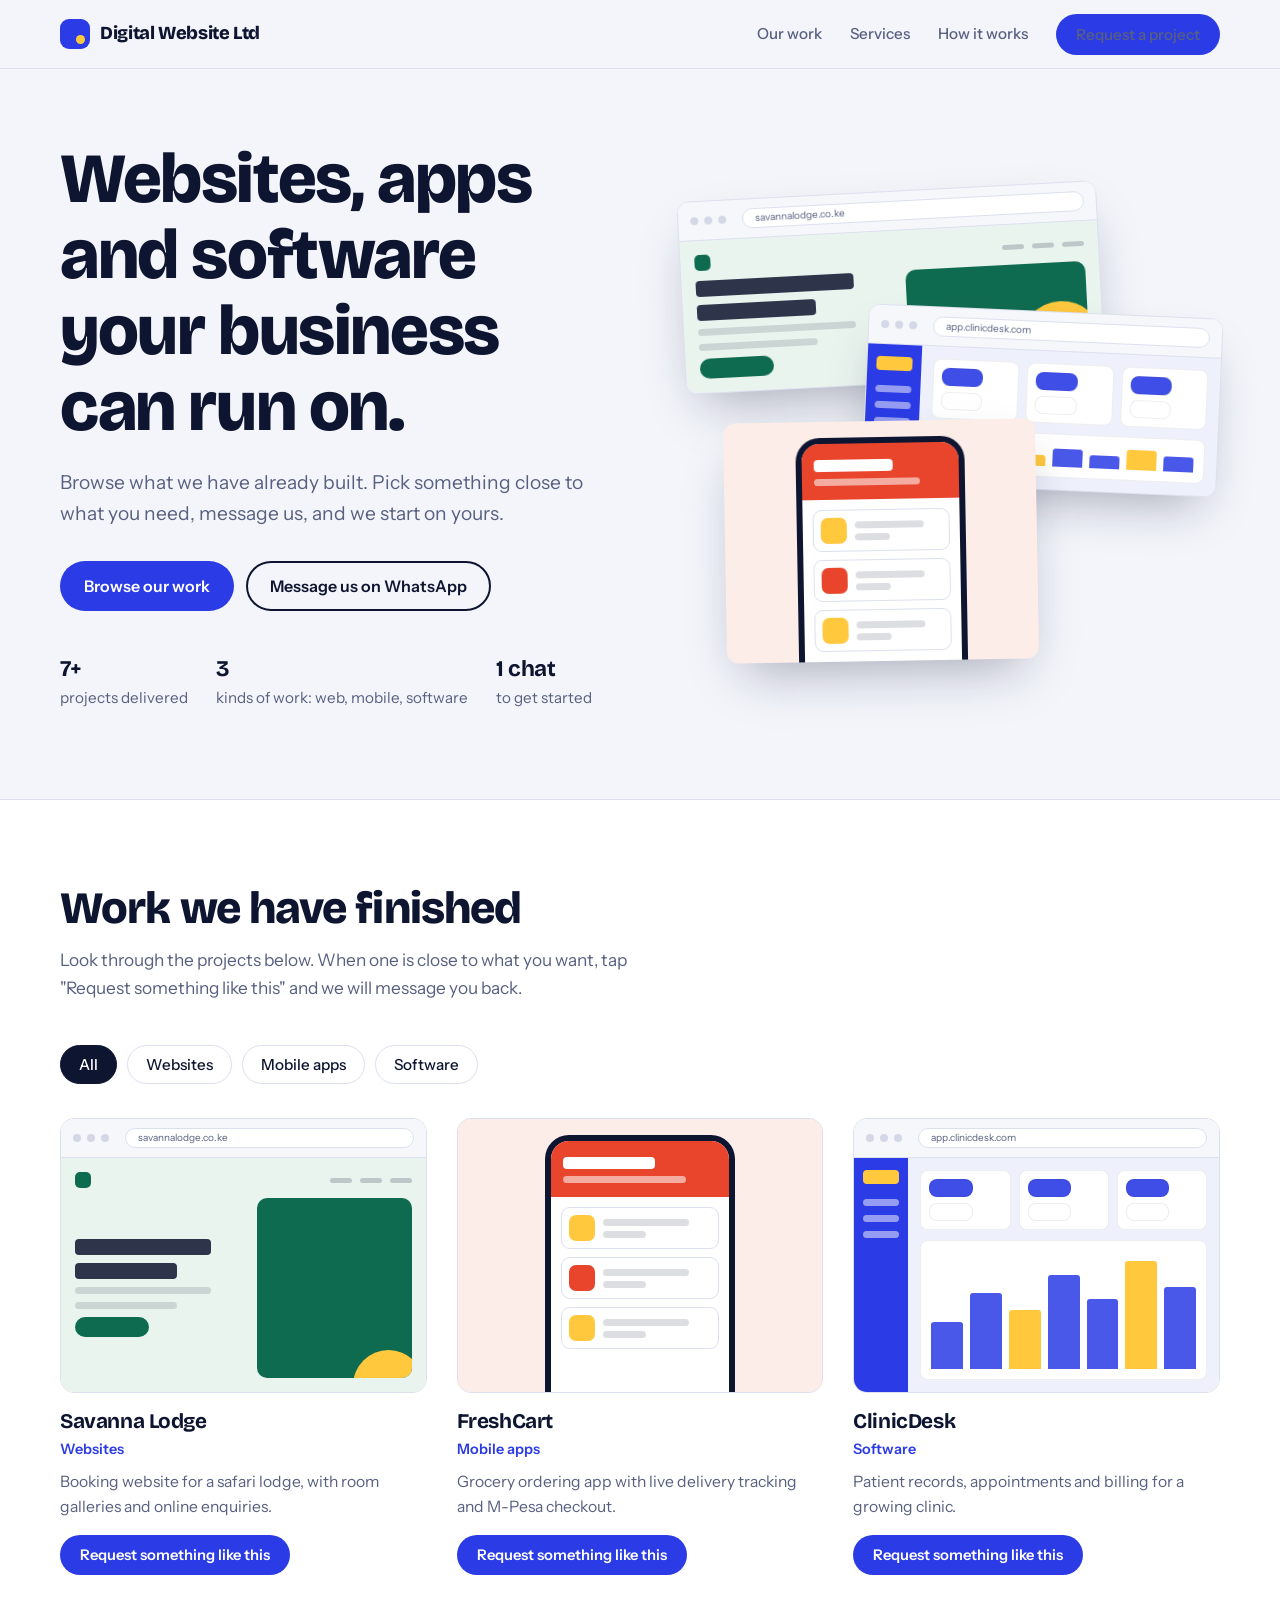
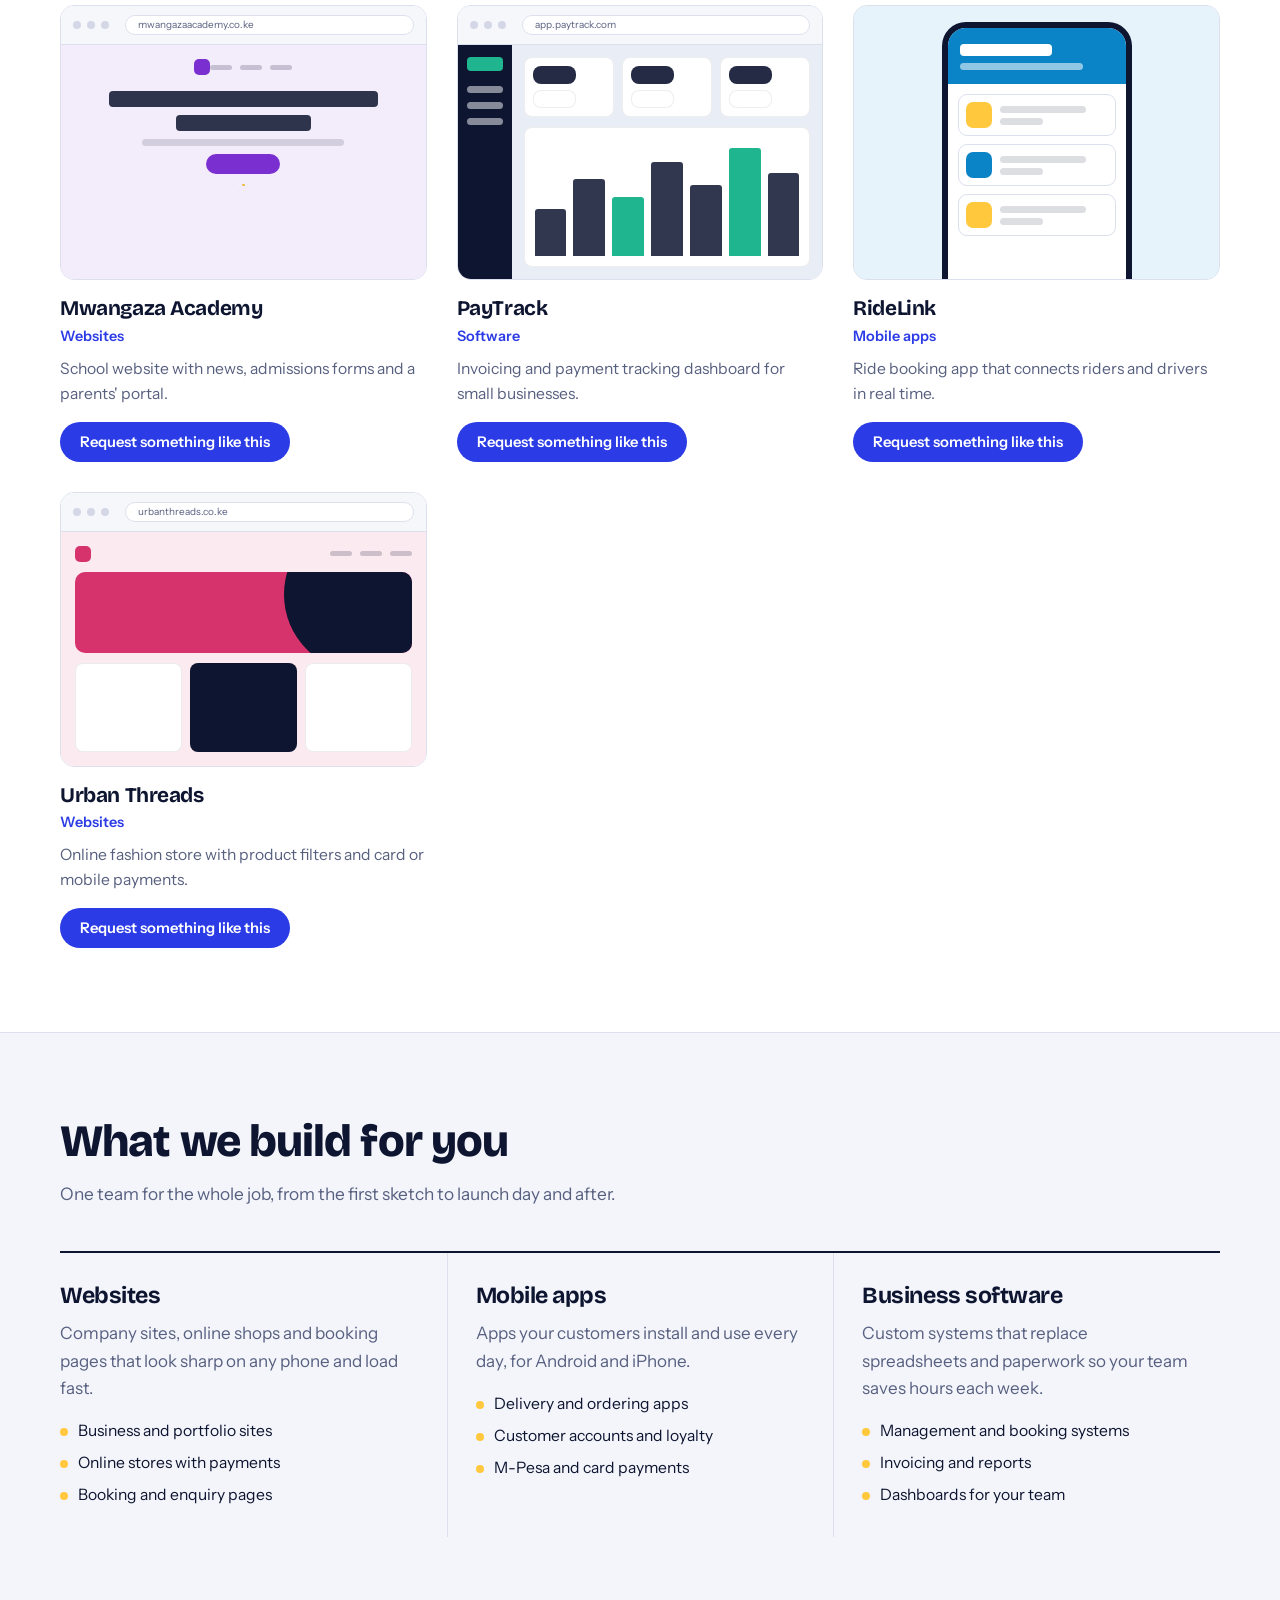
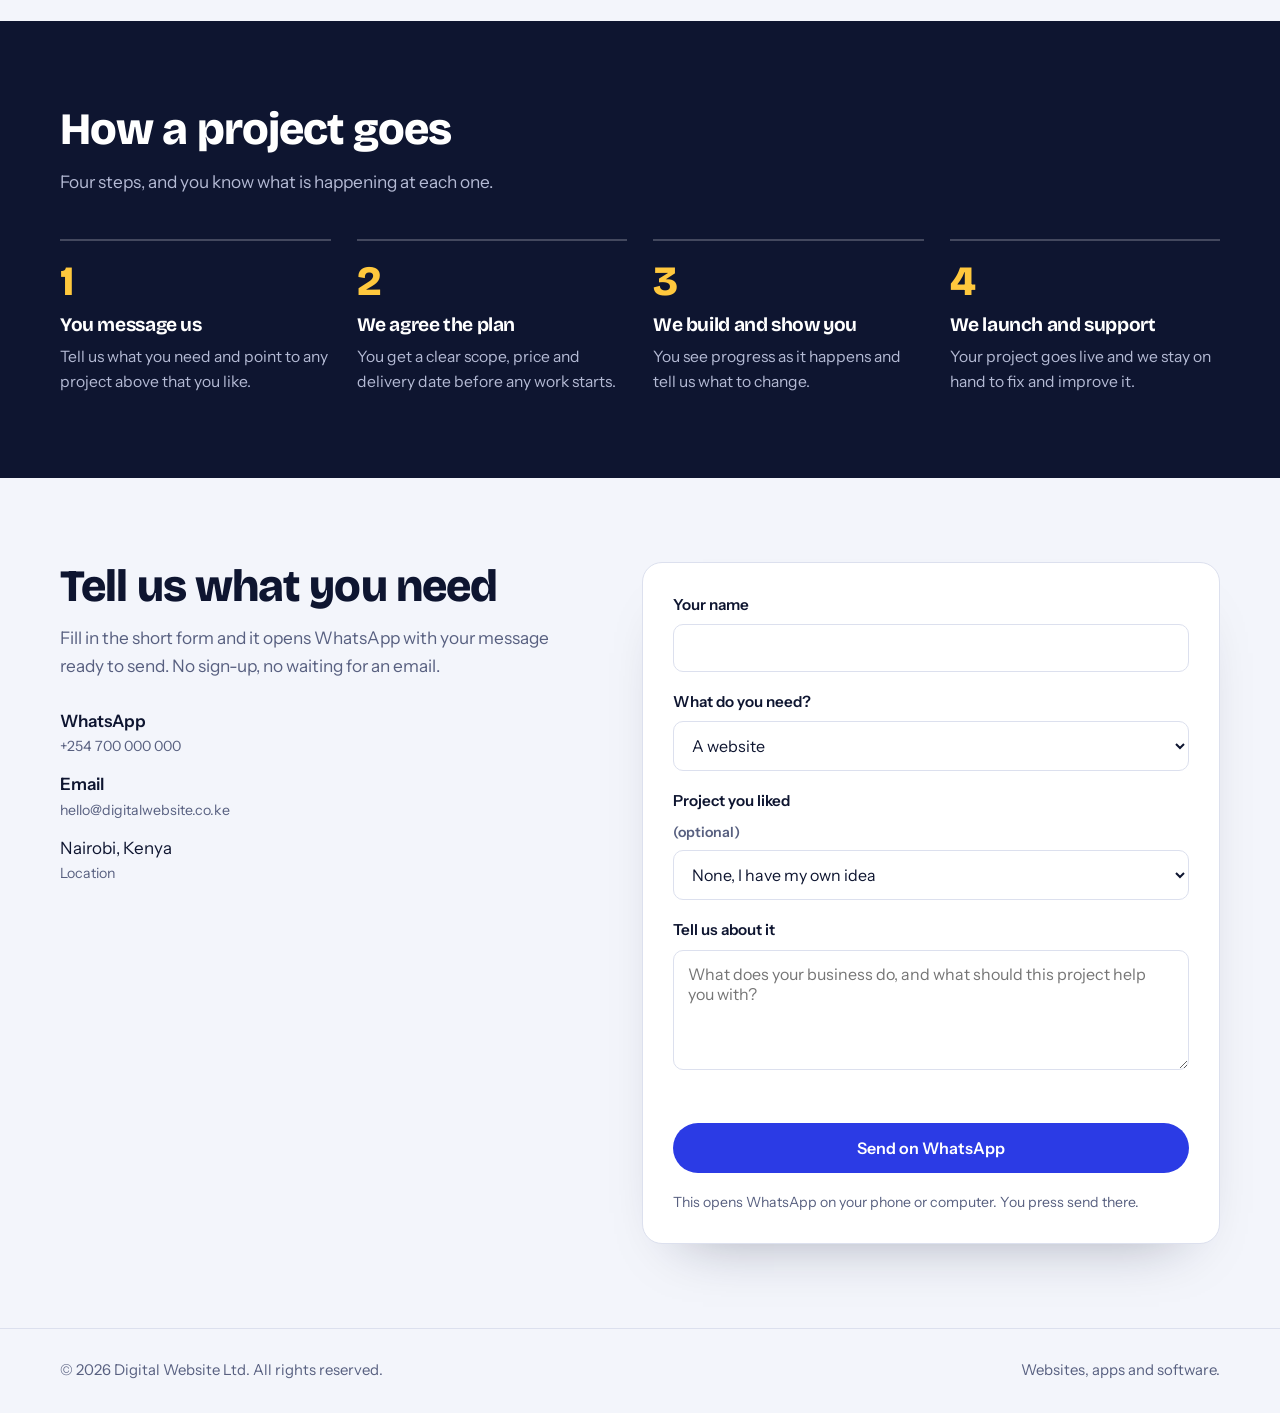
==== index.html @ b795023b "Create index.html" ====
<!doctype html>
<html lang="en">
<head>
<meta charset="utf-8">
<meta name="viewport" content="width=device-width, initial-scale=1">
<title>Digital Website Ltd | Websites, apps and software</title>
<meta name="description" content="Digital Website Ltd builds websites, mobile apps and business software. Browse our finished work and message us to get yours started.">
<link rel="preconnect" href="https://fonts.googleapis.com">
<link rel="preconnect" href="https://fonts.gstatic.com" crossorigin>
<link href="https://fonts.googleapis.com/css2?family=Bricolage+Grotesque:opsz,wght@12..96,500;12..96,700;12..96,800&family=Instrument+Sans:wght@400;500;600&display=swap" rel="stylesheet">
<style>
:root{
  --ink:#0E1530;
  --muted:#586080;
  --bg:#F3F5FB;
  --paper:#FFFFFF;
  --line:#DCE0EE;
  --cobalt:#2B3BE5;
  --cobalt-dark:#1E2BB8;
  --sun:#FFC83D;
  --radius:14px;
  --display:'Bricolage Grotesque',system-ui,sans-serif;
  --body:'Instrument Sans',system-ui,sans-serif;
}
*{box-sizing:border-box;margin:0;padding:0}
html{scroll-behavior:smooth;scroll-padding-top:84px}
body{font-family:var(--body);background:var(--bg);color:var(--ink);line-height:1.6;font-size:17px;-webkit-font-smoothing:antialiased}
img{max-width:100%;display:block}
a{color:inherit}
h1,h2,h3{font-family:var(--display);line-height:1.08;letter-spacing:-.02em}
:focus-visible{outline:3px solid var(--cobalt);outline-offset:3px;border-radius:6px}
.wrap{width:min(1160px,100% - 40px);margin-inline:auto}

/* Header */
header.top{position:sticky;top:0;z-index:50;background:rgba(243,245,251,.88);backdrop-filter:blur(10px);border-bottom:1px solid var(--line)}
.top .wrap{display:flex;align-items:center;justify-content:space-between;height:68px;gap:16px}
.logo{display:flex;align-items:center;gap:10px;text-decoration:none;font-family:var(--display);font-weight:800;font-size:1.15rem;letter-spacing:-.02em}
.logo-mark{width:30px;height:30px;border-radius:9px;background:var(--cobalt);position:relative;flex:none}
.logo-mark::after{content:"";position:absolute;width:9px;height:9px;border-radius:50%;background:var(--sun);right:5px;bottom:5px}
nav.links{display:flex;align-items:center;gap:28px}
nav.links a{text-decoration:none;font-weight:500;font-size:.95rem;color:var(--muted)}
nav.links a:hover{color:var(--ink)}
.btn{display:inline-flex;align-items:center;justify-content:center;gap:8px;padding:13px 22px;border-radius:999px;font:600 1rem var(--body);text-decoration:none;border:2px solid transparent;cursor:pointer;transition:transform .15s,background .15s}
.btn:active{transform:scale(.97)}
.btn-primary{background:var(--cobalt);color:#fff}
.btn-primary:hover{background:var(--cobalt-dark)}
.btn-ghost{background:transparent;border-color:var(--ink);color:var(--ink)}
.btn-ghost:hover{background:var(--ink);color:#fff}
.btn-sm{padding:9px 18px;font-size:.92rem}

/* Hero */
.hero{padding:72px 0 88px;overflow:hidden}
.hero .wrap{display:grid;grid-template-columns:1.05fr 1fr;gap:56px;align-items:center}
.hero h1{font-size:clamp(2.5rem,5.6vw,4.4rem);font-weight:800}
.hero p.lead{font-size:1.2rem;color:var(--muted);max-width:30em;margin:22px 0 32px}
.hero .actions{display:flex;flex-wrap:wrap;gap:12px}
.hero .facts{display:flex;gap:28px;margin-top:40px;flex-wrap:wrap;color:var(--muted);font-size:.95rem}
.hero .facts strong{display:block;color:var(--ink);font-family:var(--display);font-size:1.4rem;letter-spacing:-.02em}
.stack{position:relative;height:470px}
.stack .mock{position:absolute;box-shadow:0 24px 50px -18px rgba(14,21,48,.35);animation:rise .8s cubic-bezier(.2,.8,.2,1) both}
.stack .s1{width:78%;left:0;top:0;transform:rotate(-3deg);animation-delay:.05s}
.stack .s2{width:66%;right:0;top:120px;transform:rotate(2.5deg);animation-delay:.2s;z-index:2}
.stack .s3{width:58%;left:8%;bottom:0;transform:rotate(-1deg);animation-delay:.35s;z-index:3}
@keyframes rise{from{opacity:0;translate:0 40px}to{opacity:1;translate:0 0}}

/* Section scaffolding */
section{padding:84px 0}
.sec-head{max-width:640px;margin-bottom:44px}
.sec-head h2{font-size:clamp(1.9rem,3.6vw,2.8rem);font-weight:800}
.sec-head p{color:var(--muted);margin-top:14px;font-size:1.08rem}

/* Work */
#work{background:var(--paper);border-block:1px solid var(--line)}
.filters{display:flex;flex-wrap:wrap;gap:10px;margin-bottom:34px}
.chip{padding:9px 18px;border-radius:999px;border:1.5px solid var(--line);background:var(--paper);font:500 .95rem var(--body);cursor:pointer;transition:all .15s;color:var(--ink)}
.chip:hover{border-color:var(--ink)}
.chip[aria-pressed="true"]{background:var(--ink);border-color:var(--ink);color:#fff}
.grid{display:grid;grid-template-columns:repeat(auto-fill,minmax(310px,1fr));gap:30px}
.card{display:flex;flex-direction:column}
.card .preview{border-radius:var(--radius);overflow:hidden;border:1px solid var(--line);background:var(--bg);position:relative;aspect-ratio:4/3;transition:transform .25s,box-shadow .25s}
.card:hover .preview{transform:translateY(-4px);box-shadow:0 22px 40px -22px rgba(14,21,48,.45)}
.card .preview>.mock{position:absolute;inset:0;border:0;border-radius:0;box-shadow:none}
.card .preview img{width:100%;height:100%;object-fit:cover}
.card h3{font-size:1.3rem;margin:18px 0 4px;font-weight:700}
.card .kind{color:var(--cobalt);font-weight:600;font-size:.9rem}
.card p{color:var(--muted);margin:8px 0 16px;font-size:.98rem;flex:1}
.card .row{display:flex;gap:10px;flex-wrap:wrap}
.card.hide{display:none}

/* Mockups */
.mock{--a:#2B3BE5;--b:#FFC83D;--c:#EEF0FB;background:#fff;border-radius:12px;border:1px solid var(--line);overflow:hidden;display:flex;flex-direction:column}
.mock .bar{display:flex;align-items:center;gap:6px;padding:9px 12px;background:#F6F7FB;border-bottom:1px solid var(--line);flex:none}
.mock .bar i{width:8px;height:8px;border-radius:50%;background:#D4D8E6}
.mock .bar .url{margin-left:10px;flex:1;background:#fff;border:1px solid var(--line);border-radius:999px;padding:1px 12px;font-size:10px;color:var(--muted);white-space:nowrap;overflow:hidden;text-overflow:ellipsis}
.mock .screen{flex:1;padding:14px;background:var(--c);display:flex;flex-direction:column;gap:10px;min-height:0}
.ln{height:7px;border-radius:4px;background:rgba(14,21,48,.14)}
.ln.w60{width:60%}.ln.w40{width:40%}.ln.w80{width:80%}.ln.w30{width:30%}
.ln.big{height:16px;background:var(--ink);opacity:.85}
.pill{height:20px;width:74px;border-radius:999px;background:var(--a)}
.pill.alt{background:var(--b)}
.nv{display:flex;align-items:center;justify-content:space-between}
.nv .dot{width:16px;height:16px;border-radius:5px;background:var(--a)}
.nv .ls{display:flex;gap:8px}.nv .ls span{width:22px;height:5px;border-radius:3px;background:rgba(14,21,48,.2)}
.blk{border-radius:10px;background:var(--a);position:relative;overflow:hidden}
.blk::after{content:"";position:absolute;width:46%;aspect-ratio:1;border-radius:50%;background:var(--b);right:-8%;bottom:-24%}
.tiles{display:grid;grid-template-columns:repeat(3,1fr);gap:8px}
.tiles div{aspect-ratio:1.2;border-radius:8px;background:#fff;border:1px solid rgba(14,21,48,.08)}
.tiles div:nth-child(2){background:var(--b)}
.l1 .split{display:grid;grid-template-columns:1.1fr 1fr;gap:12px;flex:1}
.l1 .split .blk{min-height:90px}
.l1 .txt{display:flex;flex-direction:column;gap:8px;justify-content:center}
.l2 .screen{align-items:center;text-align:center}
.l2 .txt{display:flex;flex-direction:column;gap:8px;align-items:center;width:100%;margin-top:6px}
.l3 .banner{flex:1;min-height:70px}

/* phone mock */
.mock.app{background:var(--c);align-items:center;justify-content:center;border:0;padding:16px 0 0}
.mock.app .phone{width:min(54%,190px);height:100%;background:#fff;border:6px solid var(--ink);border-bottom:0;border-radius:24px 24px 0 0;display:flex;flex-direction:column;overflow:hidden}
.phone .hd{background:var(--a);padding:16px 12px 14px;display:flex;flex-direction:column;gap:7px}
.phone .hd .ln{background:rgba(255,255,255,.55)}
.phone .hd .ln.big{background:#fff;opacity:1;height:12px}
.phone .list{padding:10px;display:flex;flex-direction:column;gap:8px}
.phone .it{display:flex;gap:8px;align-items:center;padding:7px;border-radius:9px;border:1px solid var(--line)}
.phone .it .th{width:26px;height:26px;border-radius:7px;background:var(--b);flex:none}
.phone .it:nth-child(2) .th{background:var(--a)}
.phone .it .tx{flex:1;display:flex;flex-direction:column;gap:5px}

/* dashboard mock */
.mock.soft .body{display:grid;grid-template-columns:54px 1fr;flex:1;min-height:0}
.mock.soft .side{background:var(--a);padding:12px 9px;display:flex;flex-direction:column;gap:9px}
.mock.soft .side span{height:7px;border-radius:4px;background:rgba(255,255,255,.5)}
.mock.soft .side span:first-child{height:14px;background:var(--b);margin-bottom:6px}
.mock.soft .main{background:var(--c);padding:12px;display:flex;flex-direction:column;gap:10px}
.stats{display:grid;grid-template-columns:repeat(3,1fr);gap:8px}
.stats div{background:#fff;border-radius:8px;padding:8px;display:flex;flex-direction:column;gap:6px;border:1px solid rgba(14,21,48,.07)}
.stats div .ln:first-child{height:11px;width:60%;background:var(--a);opacity:.9}
.chart{flex:1;background:#fff;border-radius:8px;border:1px solid rgba(14,21,48,.07);display:flex;align-items:flex-end;gap:7px;padding:10px;min-height:44px}
.chart i{flex:1;background:var(--a);border-radius:3px 3px 0 0;opacity:.85}
.chart i:nth-child(3n){background:var(--b);opacity:1}

/* Services */
.services{display:grid;grid-template-columns:repeat(3,1fr);border-top:2px solid var(--ink)}
.service{padding:30px 28px 30px 0}
.service+.service{padding-left:28px;border-left:1px solid var(--line)}
.service h3{font-size:1.45rem;font-weight:700;margin-bottom:12px}
.service p{color:var(--muted);margin-bottom:16px}
.service ul{list-style:none;display:grid;gap:7px;font-size:.98rem}
.service li::before{content:"";display:inline-block;width:8px;height:8px;border-radius:50%;background:var(--sun);margin-right:10px}

/* Process */
#process{background:var(--ink);color:#fff}
#process .sec-head p{color:#B4BAD4}
.steps{display:grid;grid-template-columns:repeat(4,1fr);gap:26px;counter-reset:s;list-style:none}
.steps li{counter-increment:s;border-top:2px solid rgba(255,255,255,.22);padding-top:20px}
.steps li::before{content:counter(s);font-family:var(--display);font-weight:800;font-size:2.6rem;color:var(--sun);line-height:1;display:block;margin-bottom:12px}
.steps h3{font-size:1.2rem;margin-bottom:8px}
.steps p{color:#B4BAD4;font-size:.98rem}

/* Request */
#request .wrap{display:grid;grid-template-columns:1fr 1.1fr;gap:56px;align-items:start}
#request .sec-head{margin:0}
.contact-list{list-style:none;margin-top:28px;display:grid;gap:14px}
.contact-list a{text-decoration:none;font-weight:600}
.contact-list a:hover{color:var(--cobalt)}
.contact-list small{display:block;color:var(--muted);font-weight:400}
form.req{background:var(--paper);border:1px solid var(--line);border-radius:20px;padding:30px;display:grid;gap:18px;box-shadow:0 30px 60px -40px rgba(14,21,48,.4)}
label{display:grid;gap:7px;font-weight:600;font-size:.95rem}
input,select,textarea{font:400 1rem var(--body);padding:13px 14px;border:1.5px solid var(--line);border-radius:10px;background:#fff;color:var(--ink);width:100%}
input:focus,select:focus,textarea:focus{outline:none;border-color:var(--cobalt);box-shadow:0 0 0 3px rgba(43,59,229,.18)}
textarea{min-height:120px;resize:vertical}
form .hint{font-size:.88rem;color:var(--muted)}
.err{color:#B3261E;font-size:.9rem;font-weight:500;min-height:1.2em}

footer{border-top:1px solid var(--line);padding:30px 0;color:var(--muted);font-size:.93rem}
footer .wrap{display:flex;justify-content:space-between;flex-wrap:wrap;gap:12px}

.wa-float{position:fixed;right:18px;bottom:18px;z-index:60;background:#1FAF5A;color:#fff;border-radius:999px;padding:14px 20px;font-weight:600;text-decoration:none;box-shadow:0 14px 30px -10px rgba(0,0,0,.45);display:none}

@media (max-width:900px){
  .hero .wrap,#request .wrap{grid-template-columns:1fr}
  .stack{height:400px;max-width:520px}
  .services{grid-template-columns:1fr}
  .service{padding:26px 0}
  .service+.service{padding-left:0;border-left:0;border-top:1px solid var(--line)}
  .steps{grid-template-columns:1fr 1fr}
  nav.links a:not(.btn){display:none}
  .wa-float{display:inline-flex}
}
@media (max-width:520px){
  body{font-size:16px}
  .hero{padding:44px 0 56px}
  section{padding:60px 0}
  .steps{grid-template-columns:1fr}
  .stack{height:340px}
  form.req{padding:22px}
}
@media (prefers-reduced-motion:reduce){
  html{scroll-behavior:auto}
  .stack .mock{animation:none}
  *{transition:none!important}
}
</style>
</head>
<body>

<header class="top">
  <div class="wrap">
    <a class="logo" href="#top" aria-label="Digital Website Ltd home"><span class="logo-mark"></span>Digital Website Ltd</a>
    <nav class="links" aria-label="Main">
      <a href="#work">Our work</a>
      <a href="#services">Services</a>
      <a href="#process">How it works</a>
      <a class="btn btn-primary btn-sm" href="#request">Request a project</a>
    </nav>
  </div>
</header>

<main id="top">

<div class="hero">
  <div class="wrap">
    <div>
      <h1>Websites, apps and software your business can run on.</h1>
      <p class="lead">Browse what we have already built. Pick something close to what you need, message us, and we start on yours.</p>
      <div class="actions">
        <a class="btn btn-primary" href="#work">Browse our work</a>
        <a class="btn btn-ghost" data-wa="Hello Digital Website Ltd, I would like to talk about a project." href="#request">Message us on WhatsApp</a>
      </div>
      <div class="facts">
        <div><strong id="count-projects">0</strong>projects delivered</div>
        <div><strong>3</strong>kinds of work: web, mobile, software</div>
        <div><strong>1 chat</strong>to get started</div>
      </div>
    </div>
    <div class="stack" id="hero-stack" aria-hidden="true"></div>
  </div>
</div>

<section id="work">
  <div class="wrap">
    <div class="sec-head">
      <h2>Work we have finished</h2>
      <p>Look through the projects below. When one is close to what you want, tap "Request something like this" and we will message you back.</p>
    </div>
    <div class="filters" role="group" aria-label="Filter projects" id="filters"></div>
    <div class="grid" id="grid"></div>
  </div>
</section>

<section id="services">
  <div class="wrap">
    <div class="sec-head">
      <h2>What we build for you</h2>
      <p>One team for the whole job, from the first sketch to launch day and after.</p>
    </div>
    <div class="services">
      <div class="service">
        <h3>Websites</h3>
        <p>Company sites, online shops and booking pages that look sharp on any phone and load fast.</p>
        <ul><li>Business and portfolio sites</li><li>Online stores with payments</li><li>Booking and enquiry pages</li></ul>
      </div>
      <div class="service">
        <h3>Mobile apps</h3>
        <p>Apps your customers install and use every day, for Android and iPhone.</p>
        <ul><li>Delivery and ordering apps</li><li>Customer accounts and loyalty</li><li>M-Pesa and card payments</li></ul>
      </div>
      <div class="service">
        <h3>Business software</h3>
        <p>Custom systems that replace spreadsheets and paperwork so your team saves hours each week.</p>
        <ul><li>Management and booking systems</li><li>Invoicing and reports</li><li>Dashboards for your team</li></ul>
      </div>
    </div>
  </div>
</section>

<section id="process">
  <div class="wrap">
    <div class="sec-head">
      <h2>How a project goes</h2>
      <p>Four steps, and you know what is happening at each one.</p>
    </div>
    <ol class="steps">
      <li><h3>You message us</h3><p>Tell us what you need and point to any project above that you like.</p></li>
      <li><h3>We agree the plan</h3><p>You get a clear scope, price and delivery date before any work starts.</p></li>
      <li><h3>We build and show you</h3><p>You see progress as it happens and tell us what to change.</p></li>
      <li><h3>We launch and support</h3><p>Your project goes live and we stay on hand to fix and improve it.</p></li>
    </ol>
  </div>
</section>

<section id="request">
  <div class="wrap">
    <div>
      <div class="sec-head">
        <h2>Tell us what you need</h2>
        <p>Fill in the short form and it opens WhatsApp with your message ready to send. No sign-up, no waiting for an email.</p>
      </div>
      <ul class="contact-list">
        <li><a id="c-wa" href="#">WhatsApp<small id="c-wa-t"></small></a></li>
        <li><a id="c-mail" href="#">Email<small id="c-mail-t"></small></a></li>
        <li><span id="c-loc"></span><small>Location</small></li>
      </ul>
    </div>
    <form class="req" id="req-form" novalidate>
      <label>Your name
        <input id="f-name" name="name" autocomplete="name" required>
      </label>
      <label>What do you need?
        <select id="f-type">
          <option>A website</option>
          <option>A mobile app</option>
          <option>Business software</option>
          <option>Something else</option>
        </select>
      </label>
      <label>Project you liked <span class="hint">(optional)</span>
        <select id="f-ref"><option value="">None, I have my own idea</option></select>
      </label>
      <label>Tell us about it
        <textarea id="f-msg" placeholder="What does your business do, and what should this project help you with?"></textarea>
      </label>
      <div class="err" id="f-err" role="alert"></div>
      <button class="btn btn-primary" type="submit">Send on WhatsApp</button>
      <p class="hint">This opens WhatsApp on your phone or computer. You press send there.</p>
    </form>
  </div>
</section>

</main>

<footer>
  <div class="wrap">
    <span>&copy; <span id="yr"></span> Digital Website Ltd. All rights reserved.</span>
    <span>Websites, apps and software.</span>
  </div>
</footer>

<a class="wa-float" id="wa-float" href="#" data-wa="Hello Digital Website Ltd, I would like to talk about a project.">Chat on WhatsApp</a>

<script>
/* =====================================================
   EDIT THIS SECTION. Everything on the site comes from here.
   ===================================================== */
const SITE = {
  name: "Digital Website Ltd",
  whatsapp: "254700000000",          // your number with country code, digits only (no + or spaces)
  whatsappDisplay: "+254 700 000 000",
  email: "hello@digitalwebsite.co.ke",
  location: "Nairobi, Kenya"
};

/* Add one object per finished project.
   category: "Websites", "Mobile apps" or "Software"
   type:     "web", "app" or "soft"   (decides the preview drawing)
   image:    optional. Put a screenshot file in your repo (e.g. "images/shop.jpg") and it replaces the drawing.
   url:      optional. Link to the live project; shows a "View live" button.
   colors:   [main, accent, background] for the drawn preview.
   NOTE: the projects below are SAMPLES. Replace them with your real work before you go live. */
const PROJECTS = [
  { title:"Savanna Lodge", category:"Websites", type:"web", layout:"l1", colors:["#0F6B4F","#FFC83D","#EAF4EF"], url:"",
    desc:"Booking website for a safari lodge, with room galleries and online enquiries." },
  { title:"FreshCart", category:"Mobile apps", type:"app", colors:["#E8452C","#FFC83D","#FDEDE8"], url:"",
    desc:"Grocery ordering app with live delivery tracking and M-Pesa checkout." },
  { title:"ClinicDesk", category:"Software", type:"soft", colors:["#2B3BE5","#FFC83D","#EEF0FB"], url:"",
    desc:"Patient records, appointments and billing for a growing clinic." },
  { title:"Mwangaza Academy", category:"Websites", type:"web", layout:"l2", colors:["#7A2FD0","#FFC83D","#F3ECFB"], url:"",
    desc:"School website with news, admissions forms and a parents' portal." },
  { title:"PayTrack", category:"Software", type:"soft", colors:["#0E1530","#1FB58F","#E9EDF5"], url:"",
    desc:"Invoicing and payment tracking dashboard for small businesses." },
  { title:"RideLink", category:"Mobile apps", type:"app", colors:["#0A84C6","#FFC83D","#E6F3FA"], url:"",
    desc:"Ride booking app that connects riders and drivers in real time." },
  { title:"Urban Threads", category:"Websites", type:"web", layout:"l3", colors:["#D6336C","#0E1530","#FCEAF1"], url:"",
    desc:"Online fashion store with product filters and card or mobile payments." }
];
/* ===================================================== */

const waLink = msg => `https://wa.me/${SITE.whatsapp}?text=${encodeURIComponent(msg)}`;

/* ---------- preview drawings ---------- */
function mockWeb(p, cls){
  const [a,b,c] = p.colors, l = p.layout || "l1";
  const nav = `<div class="nv"><span class="dot"></span><span class="ls"><span></span><span></span><span></span></span></div>`;
  let inner = "";
  if(l==="l1") inner = `${nav}<div class="split"><div class="txt"><div class="ln big w80"></div><div class="ln big w60"></div><div class="ln w80"></div><div class="ln w60"></div><div class="pill"></div></div><div class="blk"></div></div>`;
  if(l==="l2") inner = `${nav}<div class="txt"><div class="ln big w80"></div><div class="ln big w40"></div><div class="ln w60"></div><div class="pill"></div></div><div class="tiles"><div></div><div></div><div></div></div>`;
  if(l==="l3") inner = `${nav}<div class="blk banner"></div><div class="tiles"><div></div><div></div><div></div></div>`;
  const host = p.title.toLowerCase().replace(/[^a-z0-9]/g,"") + ".co.ke";
  return `<div class="mock web ${l} ${cls||""}" style="--a:${a};--b:${b};--c:${c}"><div class="bar"><i></i><i></i><i></i><span class="url">${host}</span></div><div class="screen">${inner}</div></div>`;
}
function mockApp(p, cls){
  const [a,b,c] = p.colors;
  const item = `<div class="it"><span class="th"></span><div class="tx"><div class="ln w80"></div><div class="ln w40"></div></div></div>`;
  return `<div class="mock app ${cls||""}" style="--a:${a};--b:${b};--c:${c}"><div class="phone"><div class="hd"><div class="ln big w60"></div><div class="ln w80"></div></div><div class="list">${item}${item}${item}</div></div></div>`;
}
function mockSoft(p, cls){
  const [a,b,c] = p.colors;
  const st = `<div><div class="ln"></div><div class="ln w60"></div></div>`;
  const bars = [40,65,50,80,60,92,70].map(h=>`<i style="height:${h}%"></i>`).join("");
  return `<div class="mock soft ${cls||""}" style="--a:${a};--b:${b};--c:${c}"><div class="bar"><i></i><i></i><i></i><span class="url">app.${p.title.toLowerCase().replace(/[^a-z0-9]/g,"")}.com</span></div><div class="body"><div class="side"><span></span><span></span><span></span><span></span></div><div class="main"><div class="stats">${st}${st}${st}</div><div class="chart">${bars}</div></div></div></div>`;
}
const drawMock = (p,cls) => p.type==="app" ? mockApp(p,cls) : p.type==="soft" ? mockSoft(p,cls) : mockWeb(p,cls);

/* ---------- hero stack ---------- */
(function(){
  const pick = t => PROJECTS.find(p=>p.type===t) || PROJECTS[0];
  const stack = document.getElementById("hero-stack");
  stack.innerHTML = drawMock(pick("web"),"s1") + drawMock(pick("soft"),"s2") + drawMock(pick("app"),"s3");
  document.getElementById("count-projects").textContent = PROJECTS.length + "+";
})();

/* ---------- gallery ---------- */
const esc = s => String(s).replace(/[&<>"]/g, ch => ({"&":"&amp;","<":"&lt;",">":"&gt;",'"':"&quot;"}[ch]));
const grid = document.getElementById("grid");
grid.innerHTML = PROJECTS.map((p,i)=>`
  <article class="card" data-cat="${esc(p.category)}">
    <div class="preview">${p.image ? `<img src="${esc(p.image)}" alt="Screenshot of ${esc(p.title)}" loading="lazy">` : drawMock(p)}</div>
    <h3>${esc(p.title)}</h3>
    <span class="kind">${esc(p.category)}</span>
    <p>${esc(p.desc)}</p>
    <div class="row">
      <a class="btn btn-primary btn-sm" href="#" data-wa="Hello Digital Website Ltd, I saw your project &quot;${esc(p.title)}&quot; and I would like something similar. Here is what I need:">Request something like this</a>
      ${p.url ? `<a class="btn btn-ghost btn-sm" href="${esc(p.url)}" target="_blank" rel="noopener">View live</a>` : ""}
    </div>
  </article>`).join("");

const cats = ["All", ...new Set(PROJECTS.map(p=>p.category))];
const filters = document.getElementById("filters");
filters.innerHTML = cats.map((c,i)=>`<button class="chip" type="button" aria-pressed="${i===0}" data-cat="${esc(c)}">${esc(c)}</button>`).join("");
filters.addEventListener("click", e=>{
  const b = e.target.closest(".chip"); if(!b) return;
  filters.querySelectorAll(".chip").forEach(x=>x.setAttribute("aria-pressed", x===b));
  grid.querySelectorAll(".card").forEach(card=>{
    card.classList.toggle("hide", b.dataset.cat!=="All" && card.dataset.cat!==b.dataset.cat);
  });
});

/* ---------- WhatsApp buttons ---------- */
document.addEventListener("click", e=>{
  const el = e.target.closest("[data-wa]"); if(!el) return;
  e.preventDefault();
  window.open(waLink(el.dataset.wa), "_blank", "noopener");
});

/* ---------- request form ---------- */
const ref = document.getElementById("f-ref");
PROJECTS.forEach(p=>{ const o=document.createElement("option"); o.value=p.title; o.textContent=p.title; ref.appendChild(o); });
document.getElementById("req-form").addEventListener("submit", e=>{
  e.preventDefault();
  const name = document.getElementById("f-name").value.trim();
  const msg = document.getElementById("f-msg").value.trim();
  const err = document.getElementById("f-err");
  if(!name){ err.textContent = "Enter your name so we know who to reply to."; document.getElementById("f-name").focus(); return; }
  if(!msg){ err.textContent = "Add a few words about what you need."; document.getElementById("f-msg").focus(); return; }
  err.textContent = "";
  const type = document.getElementById("f-type").value;
  const r = ref.value;
  const text = `Hello ${SITE.name}, my name is ${name}.\nI need: ${type}.` + (r ? `\nI liked your project: ${r}.` : "") + `\n\n${msg}`;
  window.open(waLink(text), "_blank", "noopener");
});

/* ---------- contact details ---------- */
document.getElementById("c-wa").href = waLink("Hello Digital Website Ltd, I would like to talk about a project.");
document.getElementById("c-wa").target = "_blank";
document.getElementById("c-wa-t").textContent = SITE.whatsappDisplay;
document.getElementById("c-mail").href = "mailto:" + SITE.email;
document.getElementById("c-mail-t").textContent = SITE.email;
document.getElementById("c-loc").textContent = SITE.location;
document.getElementById("yr").textContent = new Date().getFullYear();
</script>
</body>
</html>
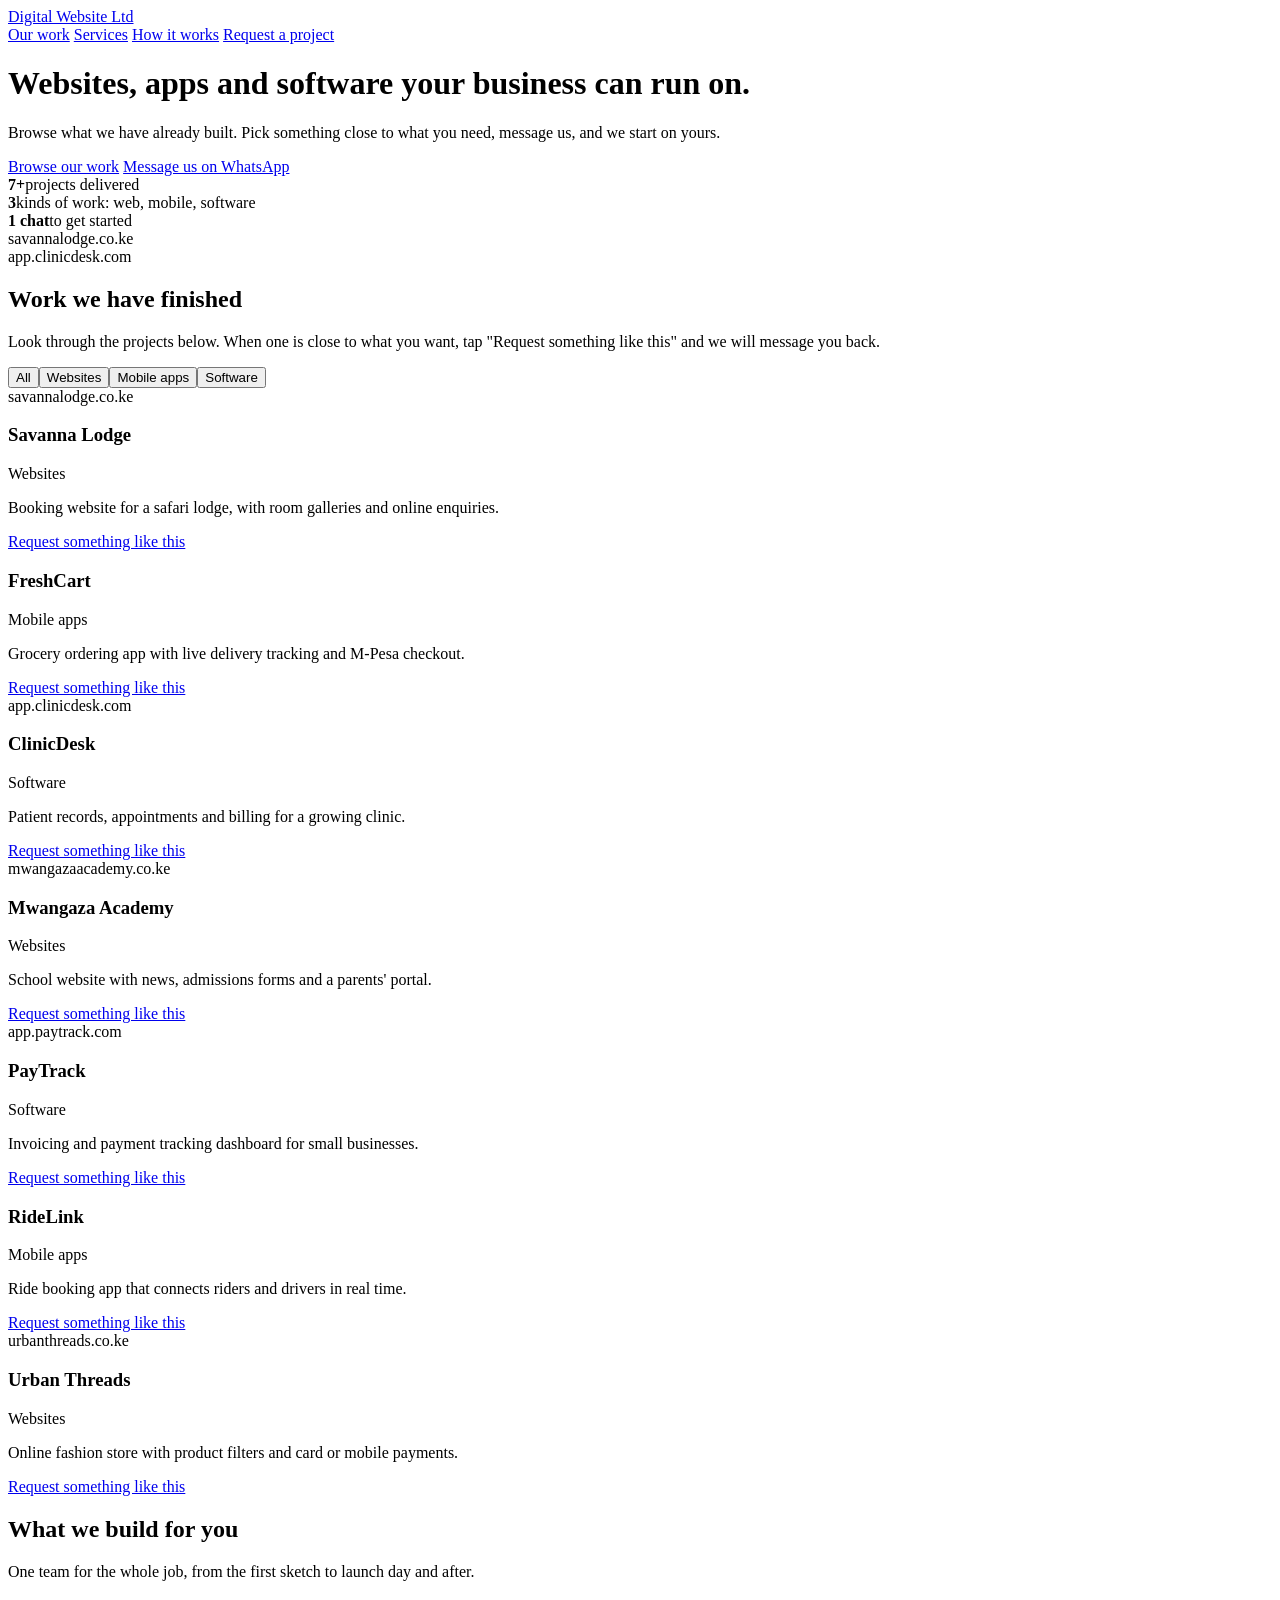
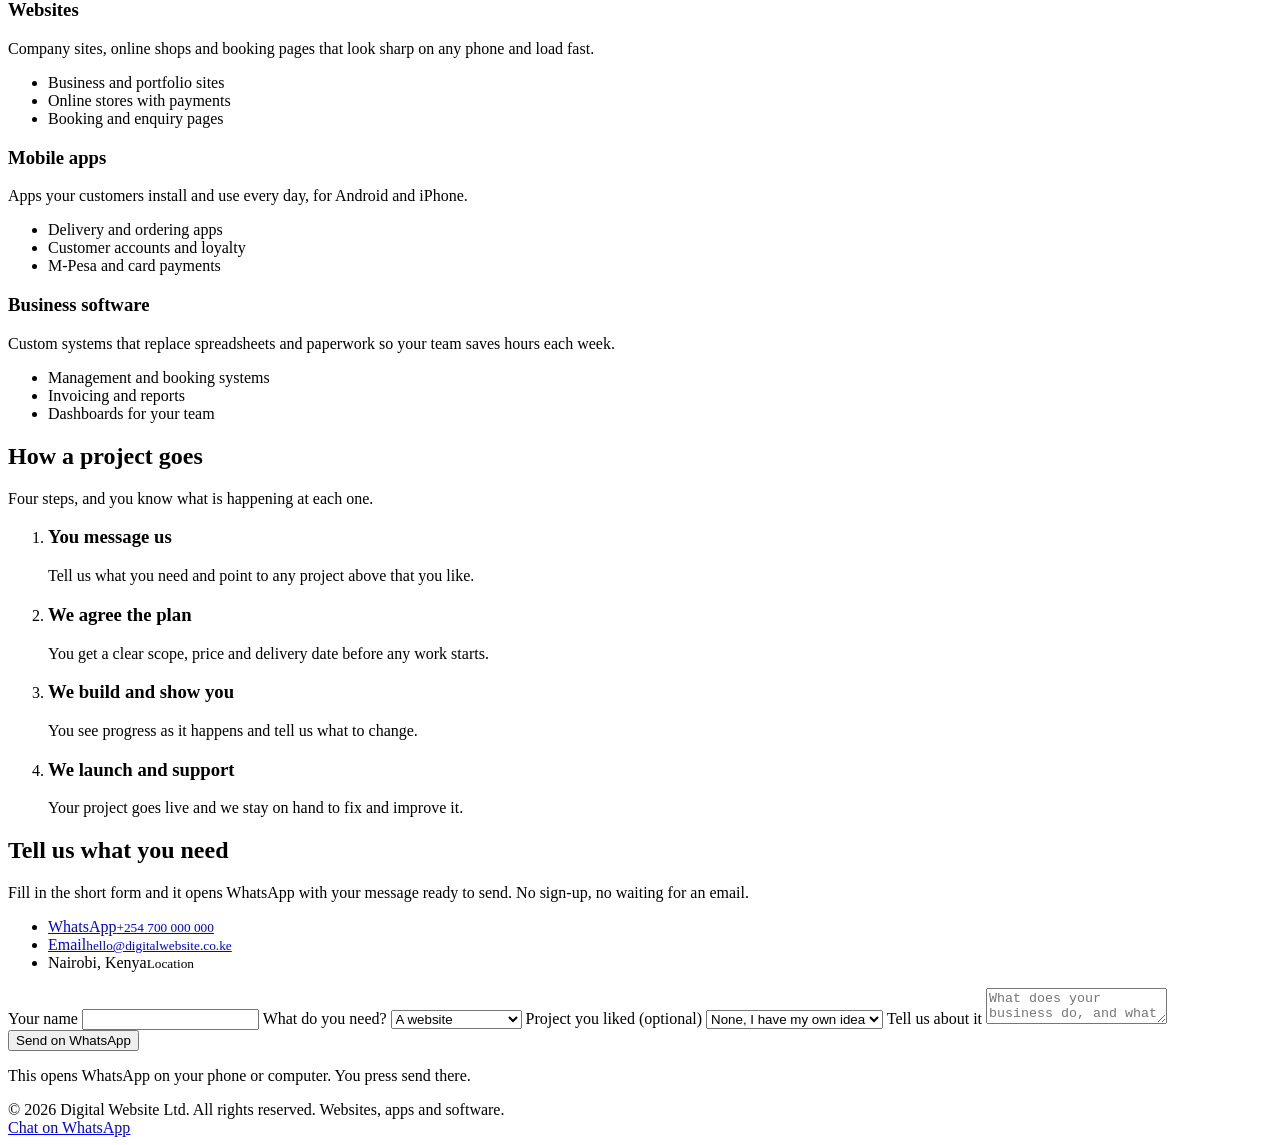
==== commit f62b2332: "Update index.html" ====
--- a/index.html
+++ b/index.html
@@ -8,198 +8,7 @@
 <link rel="preconnect" href="https://fonts.googleapis.com">
 <link rel="preconnect" href="https://fonts.gstatic.com" crossorigin>
 <link href="https://fonts.googleapis.com/css2?family=Bricolage+Grotesque:opsz,wght@12..96,500;12..96,700;12..96,800&family=Instrument+Sans:wght@400;500;600&display=swap" rel="stylesheet">
-<style>
-:root{
-  --ink:#0E1530;
-  --muted:#586080;
-  --bg:#F3F5FB;
-  --paper:#FFFFFF;
-  --line:#DCE0EE;
-  --cobalt:#2B3BE5;
-  --cobalt-dark:#1E2BB8;
-  --sun:#FFC83D;
-  --radius:14px;
-  --display:'Bricolage Grotesque',system-ui,sans-serif;
-  --body:'Instrument Sans',system-ui,sans-serif;
-}
-*{box-sizing:border-box;margin:0;padding:0}
-html{scroll-behavior:smooth;scroll-padding-top:84px}
-body{font-family:var(--body);background:var(--bg);color:var(--ink);line-height:1.6;font-size:17px;-webkit-font-smoothing:antialiased}
-img{max-width:100%;display:block}
-a{color:inherit}
-h1,h2,h3{font-family:var(--display);line-height:1.08;letter-spacing:-.02em}
-:focus-visible{outline:3px solid var(--cobalt);outline-offset:3px;border-radius:6px}
-.wrap{width:min(1160px,100% - 40px);margin-inline:auto}
-
-/* Header */
-header.top{position:sticky;top:0;z-index:50;background:rgba(243,245,251,.88);backdrop-filter:blur(10px);border-bottom:1px solid var(--line)}
-.top .wrap{display:flex;align-items:center;justify-content:space-between;height:68px;gap:16px}
-.logo{display:flex;align-items:center;gap:10px;text-decoration:none;font-family:var(--display);font-weight:800;font-size:1.15rem;letter-spacing:-.02em}
-.logo-mark{width:30px;height:30px;border-radius:9px;background:var(--cobalt);position:relative;flex:none}
-.logo-mark::after{content:"";position:absolute;width:9px;height:9px;border-radius:50%;background:var(--sun);right:5px;bottom:5px}
-nav.links{display:flex;align-items:center;gap:28px}
-nav.links a{text-decoration:none;font-weight:500;font-size:.95rem;color:var(--muted)}
-nav.links a:hover{color:var(--ink)}
-.btn{display:inline-flex;align-items:center;justify-content:center;gap:8px;padding:13px 22px;border-radius:999px;font:600 1rem var(--body);text-decoration:none;border:2px solid transparent;cursor:pointer;transition:transform .15s,background .15s}
-.btn:active{transform:scale(.97)}
-.btn-primary{background:var(--cobalt);color:#fff}
-.btn-primary:hover{background:var(--cobalt-dark)}
-.btn-ghost{background:transparent;border-color:var(--ink);color:var(--ink)}
-.btn-ghost:hover{background:var(--ink);color:#fff}
-.btn-sm{padding:9px 18px;font-size:.92rem}
-
-/* Hero */
-.hero{padding:72px 0 88px;overflow:hidden}
-.hero .wrap{display:grid;grid-template-columns:1.05fr 1fr;gap:56px;align-items:center}
-.hero h1{font-size:clamp(2.5rem,5.6vw,4.4rem);font-weight:800}
-.hero p.lead{font-size:1.2rem;color:var(--muted);max-width:30em;margin:22px 0 32px}
-.hero .actions{display:flex;flex-wrap:wrap;gap:12px}
-.hero .facts{display:flex;gap:28px;margin-top:40px;flex-wrap:wrap;color:var(--muted);font-size:.95rem}
-.hero .facts strong{display:block;color:var(--ink);font-family:var(--display);font-size:1.4rem;letter-spacing:-.02em}
-.stack{position:relative;height:470px}
-.stack .mock{position:absolute;box-shadow:0 24px 50px -18px rgba(14,21,48,.35);animation:rise .8s cubic-bezier(.2,.8,.2,1) both}
-.stack .s1{width:78%;left:0;top:0;transform:rotate(-3deg);animation-delay:.05s}
-.stack .s2{width:66%;right:0;top:120px;transform:rotate(2.5deg);animation-delay:.2s;z-index:2}
-.stack .s3{width:58%;left:8%;bottom:0;transform:rotate(-1deg);animation-delay:.35s;z-index:3}
-@keyframes rise{from{opacity:0;translate:0 40px}to{opacity:1;translate:0 0}}
-
-/* Section scaffolding */
-section{padding:84px 0}
-.sec-head{max-width:640px;margin-bottom:44px}
-.sec-head h2{font-size:clamp(1.9rem,3.6vw,2.8rem);font-weight:800}
-.sec-head p{color:var(--muted);margin-top:14px;font-size:1.08rem}
-
-/* Work */
-#work{background:var(--paper);border-block:1px solid var(--line)}
-.filters{display:flex;flex-wrap:wrap;gap:10px;margin-bottom:34px}
-.chip{padding:9px 18px;border-radius:999px;border:1.5px solid var(--line);background:var(--paper);font:500 .95rem var(--body);cursor:pointer;transition:all .15s;color:var(--ink)}
-.chip:hover{border-color:var(--ink)}
-.chip[aria-pressed="true"]{background:var(--ink);border-color:var(--ink);color:#fff}
-.grid{display:grid;grid-template-columns:repeat(auto-fill,minmax(310px,1fr));gap:30px}
-.card{display:flex;flex-direction:column}
-.card .preview{border-radius:var(--radius);overflow:hidden;border:1px solid var(--line);background:var(--bg);position:relative;aspect-ratio:4/3;transition:transform .25s,box-shadow .25s}
-.card:hover .preview{transform:translateY(-4px);box-shadow:0 22px 40px -22px rgba(14,21,48,.45)}
-.card .preview>.mock{position:absolute;inset:0;border:0;border-radius:0;box-shadow:none}
-.card .preview img{width:100%;height:100%;object-fit:cover}
-.card h3{font-size:1.3rem;margin:18px 0 4px;font-weight:700}
-.card .kind{color:var(--cobalt);font-weight:600;font-size:.9rem}
-.card p{color:var(--muted);margin:8px 0 16px;font-size:.98rem;flex:1}
-.card .row{display:flex;gap:10px;flex-wrap:wrap}
-.card.hide{display:none}
-
-/* Mockups */
-.mock{--a:#2B3BE5;--b:#FFC83D;--c:#EEF0FB;background:#fff;border-radius:12px;border:1px solid var(--line);overflow:hidden;display:flex;flex-direction:column}
-.mock .bar{display:flex;align-items:center;gap:6px;padding:9px 12px;background:#F6F7FB;border-bottom:1px solid var(--line);flex:none}
-.mock .bar i{width:8px;height:8px;border-radius:50%;background:#D4D8E6}
-.mock .bar .url{margin-left:10px;flex:1;background:#fff;border:1px solid var(--line);border-radius:999px;padding:1px 12px;font-size:10px;color:var(--muted);white-space:nowrap;overflow:hidden;text-overflow:ellipsis}
-.mock .screen{flex:1;padding:14px;background:var(--c);display:flex;flex-direction:column;gap:10px;min-height:0}
-.ln{height:7px;border-radius:4px;background:rgba(14,21,48,.14)}
-.ln.w60{width:60%}.ln.w40{width:40%}.ln.w80{width:80%}.ln.w30{width:30%}
-.ln.big{height:16px;background:var(--ink);opacity:.85}
-.pill{height:20px;width:74px;border-radius:999px;background:var(--a)}
-.pill.alt{background:var(--b)}
-.nv{display:flex;align-items:center;justify-content:space-between}
-.nv .dot{width:16px;height:16px;border-radius:5px;background:var(--a)}
-.nv .ls{display:flex;gap:8px}.nv .ls span{width:22px;height:5px;border-radius:3px;background:rgba(14,21,48,.2)}
-.blk{border-radius:10px;background:var(--a);position:relative;overflow:hidden}
-.blk::after{content:"";position:absolute;width:46%;aspect-ratio:1;border-radius:50%;background:var(--b);right:-8%;bottom:-24%}
-.tiles{display:grid;grid-template-columns:repeat(3,1fr);gap:8px}
-.tiles div{aspect-ratio:1.2;border-radius:8px;background:#fff;border:1px solid rgba(14,21,48,.08)}
-.tiles div:nth-child(2){background:var(--b)}
-.l1 .split{display:grid;grid-template-columns:1.1fr 1fr;gap:12px;flex:1}
-.l1 .split .blk{min-height:90px}
-.l1 .txt{display:flex;flex-direction:column;gap:8px;justify-content:center}
-.l2 .screen{align-items:center;text-align:center}
-.l2 .txt{display:flex;flex-direction:column;gap:8px;align-items:center;width:100%;margin-top:6px}
-.l3 .banner{flex:1;min-height:70px}
-
-/* phone mock */
-.mock.app{background:var(--c);align-items:center;justify-content:center;border:0;padding:16px 0 0}
-.mock.app .phone{width:min(54%,190px);height:100%;background:#fff;border:6px solid var(--ink);border-bottom:0;border-radius:24px 24px 0 0;display:flex;flex-direction:column;overflow:hidden}
-.phone .hd{background:var(--a);padding:16px 12px 14px;display:flex;flex-direction:column;gap:7px}
-.phone .hd .ln{background:rgba(255,255,255,.55)}
-.phone .hd .ln.big{background:#fff;opacity:1;height:12px}
-.phone .list{padding:10px;display:flex;flex-direction:column;gap:8px}
-.phone .it{display:flex;gap:8px;align-items:center;padding:7px;border-radius:9px;border:1px solid var(--line)}
-.phone .it .th{width:26px;height:26px;border-radius:7px;background:var(--b);flex:none}
-.phone .it:nth-child(2) .th{background:var(--a)}
-.phone .it .tx{flex:1;display:flex;flex-direction:column;gap:5px}
-
-/* dashboard mock */
-.mock.soft .body{display:grid;grid-template-columns:54px 1fr;flex:1;min-height:0}
-.mock.soft .side{background:var(--a);padding:12px 9px;display:flex;flex-direction:column;gap:9px}
-.mock.soft .side span{height:7px;border-radius:4px;background:rgba(255,255,255,.5)}
-.mock.soft .side span:first-child{height:14px;background:var(--b);margin-bottom:6px}
-.mock.soft .main{background:var(--c);padding:12px;display:flex;flex-direction:column;gap:10px}
-.stats{display:grid;grid-template-columns:repeat(3,1fr);gap:8px}
-.stats div{background:#fff;border-radius:8px;padding:8px;display:flex;flex-direction:column;gap:6px;border:1px solid rgba(14,21,48,.07)}
-.stats div .ln:first-child{height:11px;width:60%;background:var(--a);opacity:.9}
-.chart{flex:1;background:#fff;border-radius:8px;border:1px solid rgba(14,21,48,.07);display:flex;align-items:flex-end;gap:7px;padding:10px;min-height:44px}
-.chart i{flex:1;background:var(--a);border-radius:3px 3px 0 0;opacity:.85}
-.chart i:nth-child(3n){background:var(--b);opacity:1}
-
-/* Services */
-.services{display:grid;grid-template-columns:repeat(3,1fr);border-top:2px solid var(--ink)}
-.service{padding:30px 28px 30px 0}
-.service+.service{padding-left:28px;border-left:1px solid var(--line)}
-.service h3{font-size:1.45rem;font-weight:700;margin-bottom:12px}
-.service p{color:var(--muted);margin-bottom:16px}
-.service ul{list-style:none;display:grid;gap:7px;font-size:.98rem}
-.service li::before{content:"";display:inline-block;width:8px;height:8px;border-radius:50%;background:var(--sun);margin-right:10px}
-
-/* Process */
-#process{background:var(--ink);color:#fff}
-#process .sec-head p{color:#B4BAD4}
-.steps{display:grid;grid-template-columns:repeat(4,1fr);gap:26px;counter-reset:s;list-style:none}
-.steps li{counter-increment:s;border-top:2px solid rgba(255,255,255,.22);padding-top:20px}
-.steps li::before{content:counter(s);font-family:var(--display);font-weight:800;font-size:2.6rem;color:var(--sun);line-height:1;display:block;margin-bottom:12px}
-.steps h3{font-size:1.2rem;margin-bottom:8px}
-.steps p{color:#B4BAD4;font-size:.98rem}
-
-/* Request */
-#request .wrap{display:grid;grid-template-columns:1fr 1.1fr;gap:56px;align-items:start}
-#request .sec-head{margin:0}
-.contact-list{list-style:none;margin-top:28px;display:grid;gap:14px}
-.contact-list a{text-decoration:none;font-weight:600}
-.contact-list a:hover{color:var(--cobalt)}
-.contact-list small{display:block;color:var(--muted);font-weight:400}
-form.req{background:var(--paper);border:1px solid var(--line);border-radius:20px;padding:30px;display:grid;gap:18px;box-shadow:0 30px 60px -40px rgba(14,21,48,.4)}
-label{display:grid;gap:7px;font-weight:600;font-size:.95rem}
-input,select,textarea{font:400 1rem var(--body);padding:13px 14px;border:1.5px solid var(--line);border-radius:10px;background:#fff;color:var(--ink);width:100%}
-input:focus,select:focus,textarea:focus{outline:none;border-color:var(--cobalt);box-shadow:0 0 0 3px rgba(43,59,229,.18)}
-textarea{min-height:120px;resize:vertical}
-form .hint{font-size:.88rem;color:var(--muted)}
-.err{color:#B3261E;font-size:.9rem;font-weight:500;min-height:1.2em}
-
-footer{border-top:1px solid var(--line);padding:30px 0;color:var(--muted);font-size:.93rem}
-footer .wrap{display:flex;justify-content:space-between;flex-wrap:wrap;gap:12px}
-
-.wa-float{position:fixed;right:18px;bottom:18px;z-index:60;background:#1FAF5A;color:#fff;border-radius:999px;padding:14px 20px;font-weight:600;text-decoration:none;box-shadow:0 14px 30px -10px rgba(0,0,0,.45);display:none}
-
-@media (max-width:900px){
-  .hero .wrap,#request .wrap{grid-template-columns:1fr}
-  .stack{height:400px;max-width:520px}
-  .services{grid-template-columns:1fr}
-  .service{padding:26px 0}
-  .service+.service{padding-left:0;border-left:0;border-top:1px solid var(--line)}
-  .steps{grid-template-columns:1fr 1fr}
-  nav.links a:not(.btn){display:none}
-  .wa-float{display:inline-flex}
-}
-@media (max-width:520px){
-  body{font-size:16px}
-  .hero{padding:44px 0 56px}
-  section{padding:60px 0}
-  .steps{grid-template-columns:1fr}
-  .stack{height:340px}
-  form.req{padding:22px}
-}
-@media (prefers-reduced-motion:reduce){
-  html{scroll-behavior:auto}
-  .stack .mock{animation:none}
-  *{transition:none!important}
-}
-</style>
+<link rel="stylesheet" href="style.css">
 </head>
 <body>
 
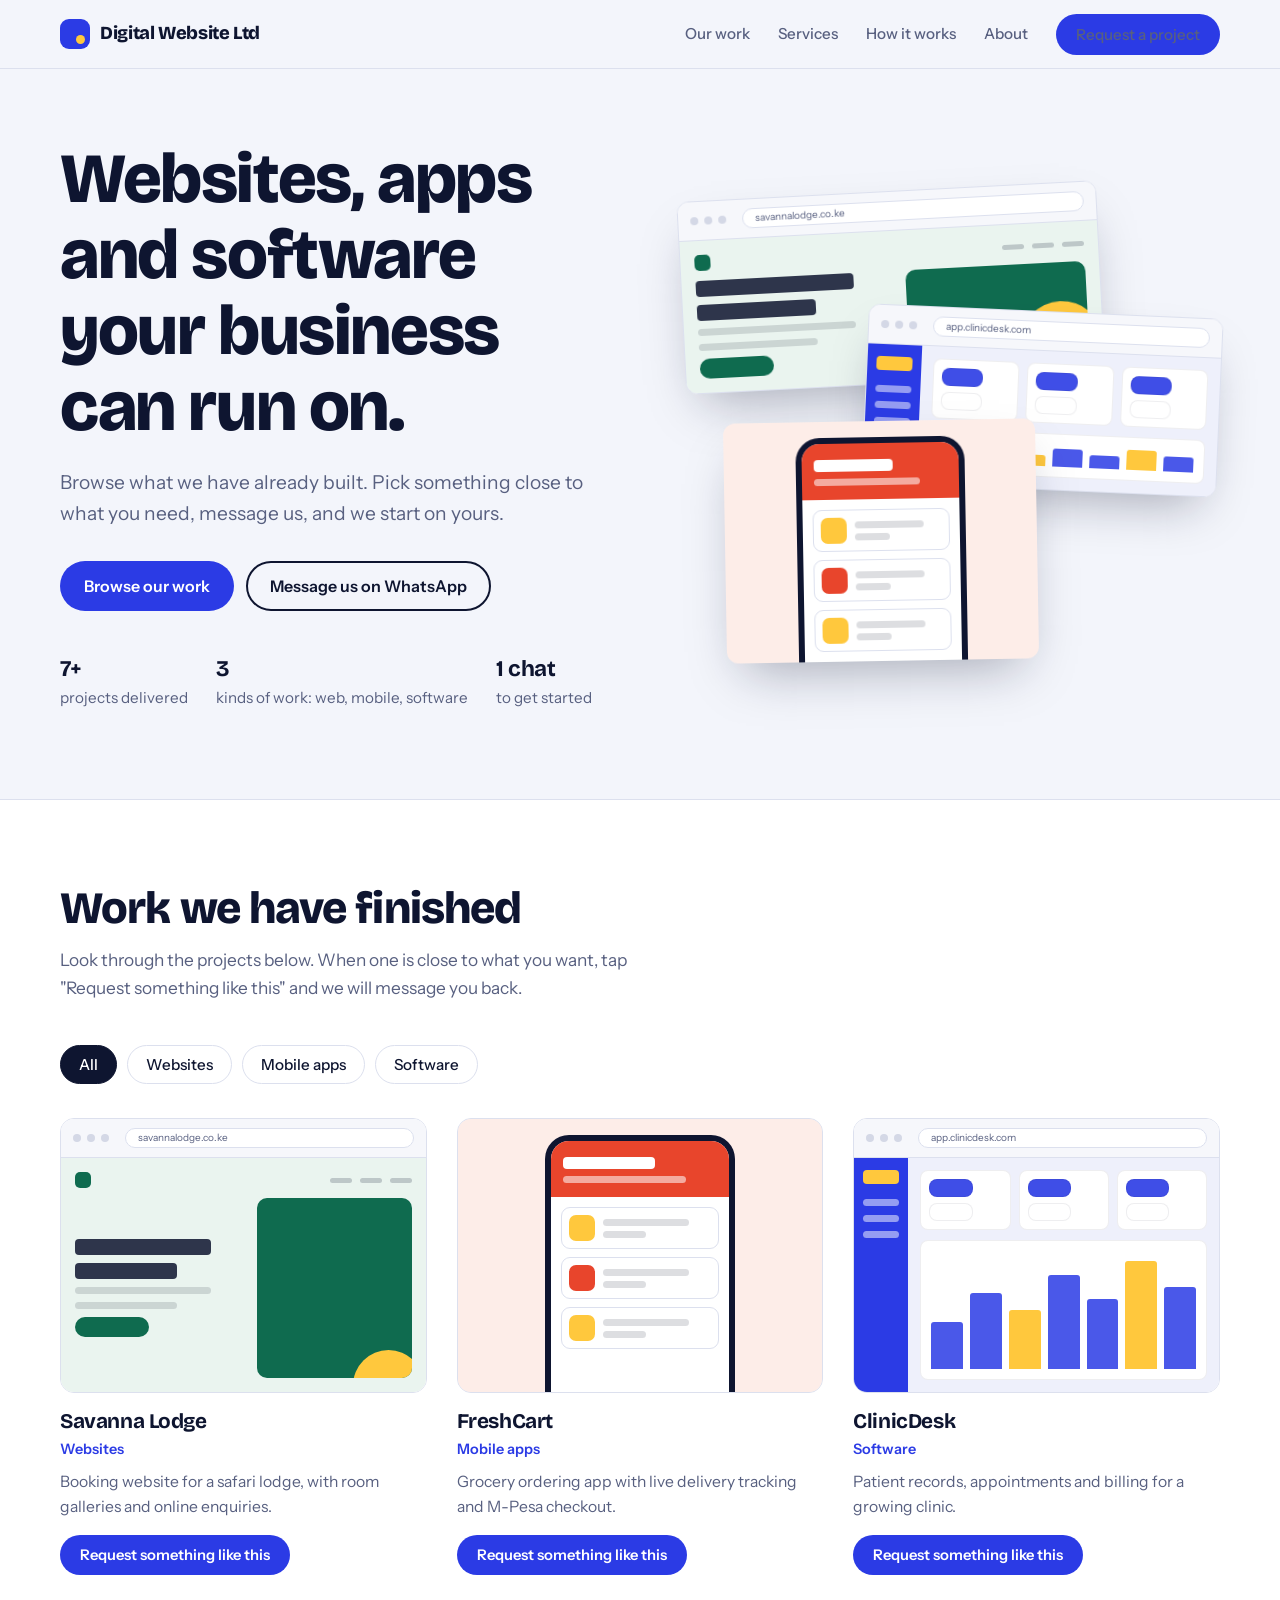
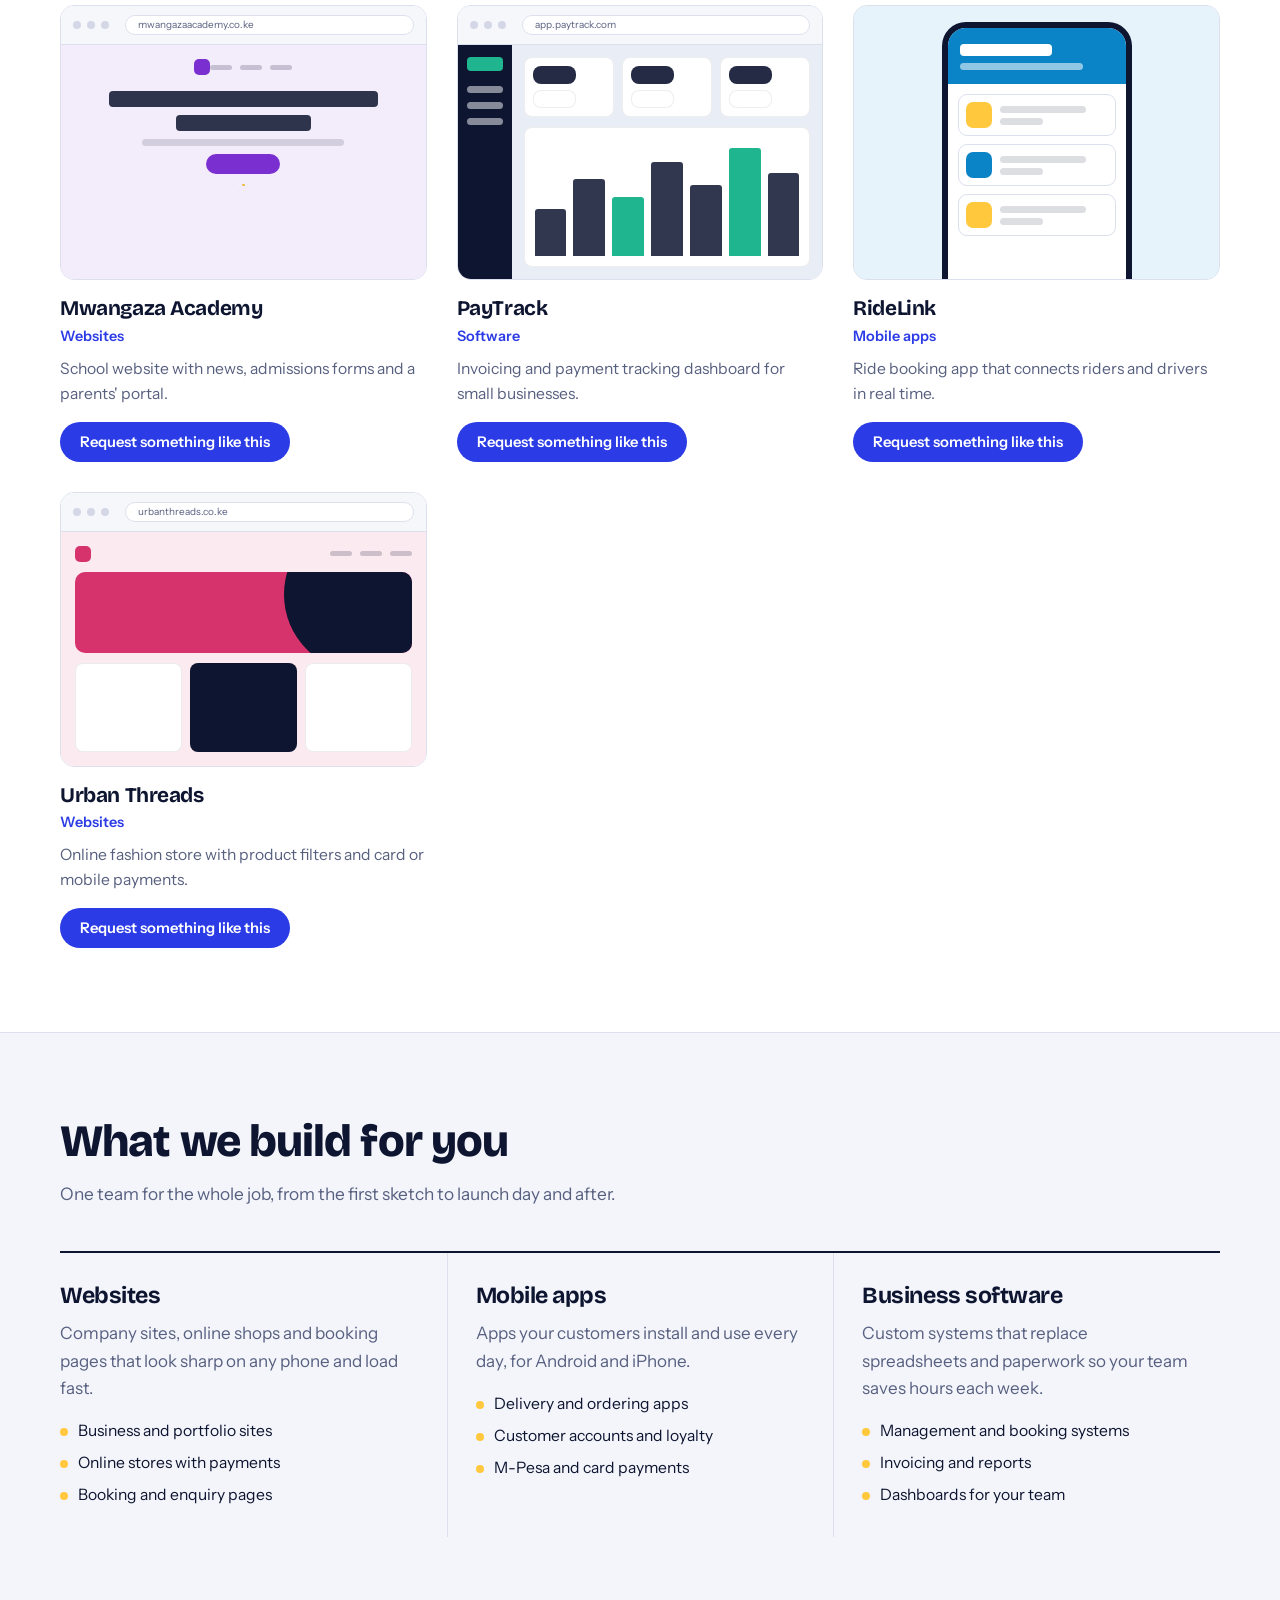
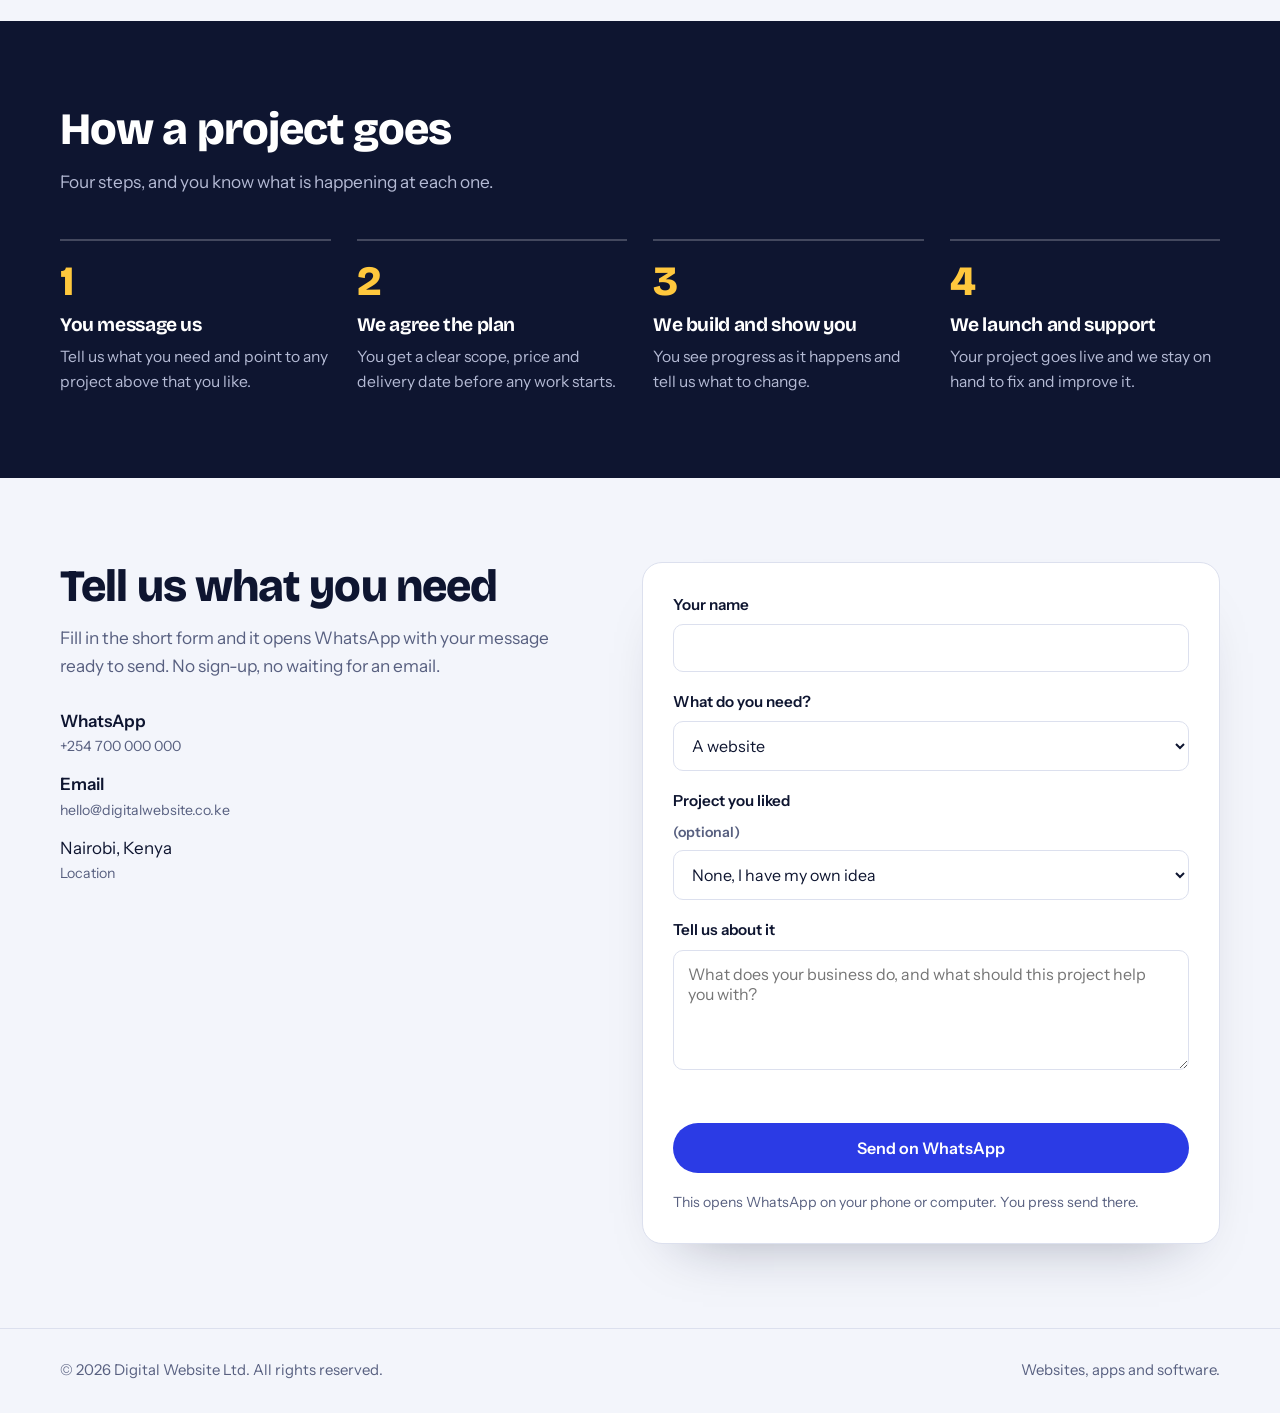
==== commit a1b0c2aa: "Update index.html" ====
--- a/index.html
+++ b/index.html
@@ -19,6 +19,7 @@
       <a href="#work">Our work</a>
       <a href="#services">Services</a>
       <a href="#process">How it works</a>
+  <a href="about.html">About</a>
       <a class="btn btn-primary btn-sm" href="#request">Request a project</a>
     </nav>
   </div>
--- a/style.css
+++ b/style.css
@@ -0,0 +1,190 @@
+:root{
+  --ink:#0E1530;
+  --muted:#586080;
+  --bg:#F3F5FB;
+  --paper:#FFFFFF;
+  --line:#DCE0EE;
+  --cobalt:#2B3BE5;
+  --cobalt-dark:#1E2BB8;
+  --sun:#FFC83D;
+  --radius:14px;
+  --display:'Bricolage Grotesque',system-ui,sans-serif;
+  --body:'Instrument Sans',system-ui,sans-serif;
+}
+*{box-sizing:border-box;margin:0;padding:0}
+html{scroll-behavior:smooth;scroll-padding-top:84px}
+body{font-family:var(--body);background:var(--bg);color:var(--ink);line-height:1.6;font-size:17px;-webkit-font-smoothing:antialiased}
+img{max-width:100%;display:block}
+a{color:inherit}
+h1,h2,h3{font-family:var(--display);line-height:1.08;letter-spacing:-.02em}
+:focus-visible{outline:3px solid var(--cobalt);outline-offset:3px;border-radius:6px}
+.wrap{width:min(1160px,100% - 40px);margin-inline:auto}
+
+/* Header */
+header.top{position:sticky;top:0;z-index:50;background:rgba(243,245,251,.88);backdrop-filter:blur(10px);border-bottom:1px solid var(--line)}
+.top .wrap{display:flex;align-items:center;justify-content:space-between;height:68px;gap:16px}
+.logo{display:flex;align-items:center;gap:10px;text-decoration:none;font-family:var(--display);font-weight:800;font-size:1.15rem;letter-spacing:-.02em}
+.logo-mark{width:30px;height:30px;border-radius:9px;background:var(--cobalt);position:relative;flex:none}
+.logo-mark::after{content:"";position:absolute;width:9px;height:9px;border-radius:50%;background:var(--sun);right:5px;bottom:5px}
+nav.links{display:flex;align-items:center;gap:28px}
+nav.links a{text-decoration:none;font-weight:500;font-size:.95rem;color:var(--muted)}
+nav.links a:hover{color:var(--ink)}
+.btn{display:inline-flex;align-items:center;justify-content:center;gap:8px;padding:13px 22px;border-radius:999px;font:600 1rem var(--body);text-decoration:none;border:2px solid transparent;cursor:pointer;transition:transform .15s,background .15s}
+.btn:active{transform:scale(.97)}
+.btn-primary{background:var(--cobalt);color:#fff}
+.btn-primary:hover{background:var(--cobalt-dark)}
+.btn-ghost{background:transparent;border-color:var(--ink);color:var(--ink)}
+.btn-ghost:hover{background:var(--ink);color:#fff}
+.btn-sm{padding:9px 18px;font-size:.92rem}
+
+/* Hero */
+.hero{padding:72px 0 88px;overflow:hidden}
+.hero .wrap{display:grid;grid-template-columns:1.05fr 1fr;gap:56px;align-items:center}
+.hero h1{font-size:clamp(2.5rem,5.6vw,4.4rem);font-weight:800}
+.hero p.lead{font-size:1.2rem;color:var(--muted);max-width:30em;margin:22px 0 32px}
+.hero .actions{display:flex;flex-wrap:wrap;gap:12px}
+.hero .facts{display:flex;gap:28px;margin-top:40px;flex-wrap:wrap;color:var(--muted);font-size:.95rem}
+.hero .facts strong{display:block;color:var(--ink);font-family:var(--display);font-size:1.4rem;letter-spacing:-.02em}
+.stack{position:relative;height:470px}
+.stack .mock{position:absolute;box-shadow:0 24px 50px -18px rgba(14,21,48,.35);animation:rise .8s cubic-bezier(.2,.8,.2,1) both}
+.stack .s1{width:78%;left:0;top:0;transform:rotate(-3deg);animation-delay:.05s}
+.stack .s2{width:66%;right:0;top:120px;transform:rotate(2.5deg);animation-delay:.2s;z-index:2}
+.stack .s3{width:58%;left:8%;bottom:0;transform:rotate(-1deg);animation-delay:.35s;z-index:3}
+@keyframes rise{from{opacity:0;translate:0 40px}to{opacity:1;translate:0 0}}
+
+/* Section scaffolding */
+section{padding:84px 0}
+.sec-head{max-width:640px;margin-bottom:44px}
+.sec-head h2{font-size:clamp(1.9rem,3.6vw,2.8rem);font-weight:800}
+.sec-head p{color:var(--muted);margin-top:14px;font-size:1.08rem}
+
+/* Work */
+#work{background:var(--paper);border-block:1px solid var(--line)}
+.filters{display:flex;flex-wrap:wrap;gap:10px;margin-bottom:34px}
+.chip{padding:9px 18px;border-radius:999px;border:1.5px solid var(--line);background:var(--paper);font:500 .95rem var(--body);cursor:pointer;transition:all .15s;color:var(--ink)}
+.chip:hover{border-color:var(--ink)}
+.chip[aria-pressed="true"]{background:var(--ink);border-color:var(--ink);color:#fff}
+.grid{display:grid;grid-template-columns:repeat(auto-fill,minmax(310px,1fr));gap:30px}
+.card{display:flex;flex-direction:column}
+.card .preview{border-radius:var(--radius);overflow:hidden;border:1px solid var(--line);background:var(--bg);position:relative;aspect-ratio:4/3;transition:transform .25s,box-shadow .25s}
+.card:hover .preview{transform:translateY(-4px);box-shadow:0 22px 40px -22px rgba(14,21,48,.45)}
+.card .preview>.mock{position:absolute;inset:0;border:0;border-radius:0;box-shadow:none}
+.card .preview img{width:100%;height:100%;object-fit:cover}
+.card h3{font-size:1.3rem;margin:18px 0 4px;font-weight:700}
+.card .kind{color:var(--cobalt);font-weight:600;font-size:.9rem}
+.card p{color:var(--muted);margin:8px 0 16px;font-size:.98rem;flex:1}
+.card .row{display:flex;gap:10px;flex-wrap:wrap}
+.card.hide{display:none}
+
+/* Mockups */
+.mock{--a:#2B3BE5;--b:#FFC83D;--c:#EEF0FB;background:#fff;border-radius:12px;border:1px solid var(--line);overflow:hidden;display:flex;flex-direction:column}
+.mock .bar{display:flex;align-items:center;gap:6px;padding:9px 12px;background:#F6F7FB;border-bottom:1px solid var(--line);flex:none}
+.mock .bar i{width:8px;height:8px;border-radius:50%;background:#D4D8E6}
+.mock .bar .url{margin-left:10px;flex:1;background:#fff;border:1px solid var(--line);border-radius:999px;padding:1px 12px;font-size:10px;color:var(--muted);white-space:nowrap;overflow:hidden;text-overflow:ellipsis}
+.mock .screen{flex:1;padding:14px;background:var(--c);display:flex;flex-direction:column;gap:10px;min-height:0}
+.ln{height:7px;border-radius:4px;background:rgba(14,21,48,.14)}
+.ln.w60{width:60%}.ln.w40{width:40%}.ln.w80{width:80%}.ln.w30{width:30%}
+.ln.big{height:16px;background:var(--ink);opacity:.85}
+.pill{height:20px;width:74px;border-radius:999px;background:var(--a)}
+.pill.alt{background:var(--b)}
+.nv{display:flex;align-items:center;justify-content:space-between}
+.nv .dot{width:16px;height:16px;border-radius:5px;background:var(--a)}
+.nv .ls{display:flex;gap:8px}.nv .ls span{width:22px;height:5px;border-radius:3px;background:rgba(14,21,48,.2)}
+.blk{border-radius:10px;background:var(--a);position:relative;overflow:hidden}
+.blk::after{content:"";position:absolute;width:46%;aspect-ratio:1;border-radius:50%;background:var(--b);right:-8%;bottom:-24%}
+.tiles{display:grid;grid-template-columns:repeat(3,1fr);gap:8px}
+.tiles div{aspect-ratio:1.2;border-radius:8px;background:#fff;border:1px solid rgba(14,21,48,.08)}
+.tiles div:nth-child(2){background:var(--b)}
+.l1 .split{display:grid;grid-template-columns:1.1fr 1fr;gap:12px;flex:1}
+.l1 .split .blk{min-height:90px}
+.l1 .txt{display:flex;flex-direction:column;gap:8px;justify-content:center}
+.l2 .screen{align-items:center;text-align:center}
+.l2 .txt{display:flex;flex-direction:column;gap:8px;align-items:center;width:100%;margin-top:6px}
+.l3 .banner{flex:1;min-height:70px}
+
+/* phone mock */
+.mock.app{background:var(--c);align-items:center;justify-content:center;border:0;padding:16px 0 0}
+.mock.app .phone{width:min(54%,190px);height:100%;background:#fff;border:6px solid var(--ink);border-bottom:0;border-radius:24px 24px 0 0;display:flex;flex-direction:column;overflow:hidden}
+.phone .hd{background:var(--a);padding:16px 12px 14px;display:flex;flex-direction:column;gap:7px}
+.phone .hd .ln{background:rgba(255,255,255,.55)}
+.phone .hd .ln.big{background:#fff;opacity:1;height:12px}
+.phone .list{padding:10px;display:flex;flex-direction:column;gap:8px}
+.phone .it{display:flex;gap:8px;align-items:center;padding:7px;border-radius:9px;border:1px solid var(--line)}
+.phone .it .th{width:26px;height:26px;border-radius:7px;background:var(--b);flex:none}
+.phone .it:nth-child(2) .th{background:var(--a)}
+.phone .it .tx{flex:1;display:flex;flex-direction:column;gap:5px}
+
+/* dashboard mock */
+.mock.soft .body{display:grid;grid-template-columns:54px 1fr;flex:1;min-height:0}
+.mock.soft .side{background:var(--a);padding:12px 9px;display:flex;flex-direction:column;gap:9px}
+.mock.soft .side span{height:7px;border-radius:4px;background:rgba(255,255,255,.5)}
+.mock.soft .side span:first-child{height:14px;background:var(--b);margin-bottom:6px}
+.mock.soft .main{background:var(--c);padding:12px;display:flex;flex-direction:column;gap:10px}
+.stats{display:grid;grid-template-columns:repeat(3,1fr);gap:8px}
+.stats div{background:#fff;border-radius:8px;padding:8px;display:flex;flex-direction:column;gap:6px;border:1px solid rgba(14,21,48,.07)}
+.stats div .ln:first-child{height:11px;width:60%;background:var(--a);opacity:.9}
+.chart{flex:1;background:#fff;border-radius:8px;border:1px solid rgba(14,21,48,.07);display:flex;align-items:flex-end;gap:7px;padding:10px;min-height:44px}
+.chart i{flex:1;background:var(--a);border-radius:3px 3px 0 0;opacity:.85}
+.chart i:nth-child(3n){background:var(--b);opacity:1}
+
+/* Services */
+.services{display:grid;grid-template-columns:repeat(3,1fr);border-top:2px solid var(--ink)}
+.service{padding:30px 28px 30px 0}
+.service+.service{padding-left:28px;border-left:1px solid var(--line)}
+.service h3{font-size:1.45rem;font-weight:700;margin-bottom:12px}
+.service p{color:var(--muted);margin-bottom:16px}
+.service ul{list-style:none;display:grid;gap:7px;font-size:.98rem}
+.service li::before{content:"";display:inline-block;width:8px;height:8px;border-radius:50%;background:var(--sun);margin-right:10px}
+
+/* Process */
+#process{background:var(--ink);color:#fff}
+#process .sec-head p{color:#B4BAD4}
+.steps{display:grid;grid-template-columns:repeat(4,1fr);gap:26px;counter-reset:s;list-style:none}
+.steps li{counter-increment:s;border-top:2px solid rgba(255,255,255,.22);padding-top:20px}
+.steps li::before{content:counter(s);font-family:var(--display);font-weight:800;font-size:2.6rem;color:var(--sun);line-height:1;display:block;margin-bottom:12px}
+.steps h3{font-size:1.2rem;margin-bottom:8px}
+.steps p{color:#B4BAD4;font-size:.98rem}
+
+/* Request */
+#request .wrap{display:grid;grid-template-columns:1fr 1.1fr;gap:56px;align-items:start}
+#request .sec-head{margin:0}
+.contact-list{list-style:none;margin-top:28px;display:grid;gap:14px}
+.contact-list a{text-decoration:none;font-weight:600}
+.contact-list a:hover{color:var(--cobalt)}
+.contact-list small{display:block;color:var(--muted);font-weight:400}
+form.req{background:var(--paper);border:1px solid var(--line);border-radius:20px;padding:30px;display:grid;gap:18px;box-shadow:0 30px 60px -40px rgba(14,21,48,.4)}
+label{display:grid;gap:7px;font-weight:600;font-size:.95rem}
+input,select,textarea{font:400 1rem var(--body);padding:13px 14px;border:1.5px solid var(--line);border-radius:10px;background:#fff;color:var(--ink);width:100%}
+input:focus,select:focus,textarea:focus{outline:none;border-color:var(--cobalt);box-shadow:0 0 0 3px rgba(43,59,229,.18)}
+textarea{min-height:120px;resize:vertical}
+form .hint{font-size:.88rem;color:var(--muted)}
+.err{color:#B3261E;font-size:.9rem;font-weight:500;min-height:1.2em}
+
+footer{border-top:1px solid var(--line);padding:30px 0;color:var(--muted);font-size:.93rem}
+footer .wrap{display:flex;justify-content:space-between;flex-wrap:wrap;gap:12px}
+
+.wa-float{position:fixed;right:18px;bottom:18px;z-index:60;background:#1FAF5A;color:#fff;border-radius:999px;padding:14px 20px;font-weight:600;text-decoration:none;box-shadow:0 14px 30px -10px rgba(0,0,0,.45);display:none}
+
+@media (max-width:900px){
+  .hero .wrap,#request .wrap{grid-template-columns:1fr}
+  .stack{height:400px;max-width:520px}
+  .services{grid-template-columns:1fr}
+  .service{padding:26px 0}
+  .service+.service{padding-left:0;border-left:0;border-top:1px solid var(--line)}
+  .steps{grid-template-columns:1fr 1fr}
+  nav.links a:not(.btn){display:none}
+  .wa-float{display:inline-flex}
+}
+@media (max-width:520px){
+  body{font-size:16px}
+  .hero{padding:44px 0 56px}
+  section{padding:60px 0}
+  .steps{grid-template-columns:1fr}
+  .stack{height:340px}
+  form.req{padding:22px}
+}
+@media (prefers-reduced-motion:reduce){
+  html{scroll-behavior:auto}
+  .stack .mock{animation:none}
+  *{transition:none!important}
+}
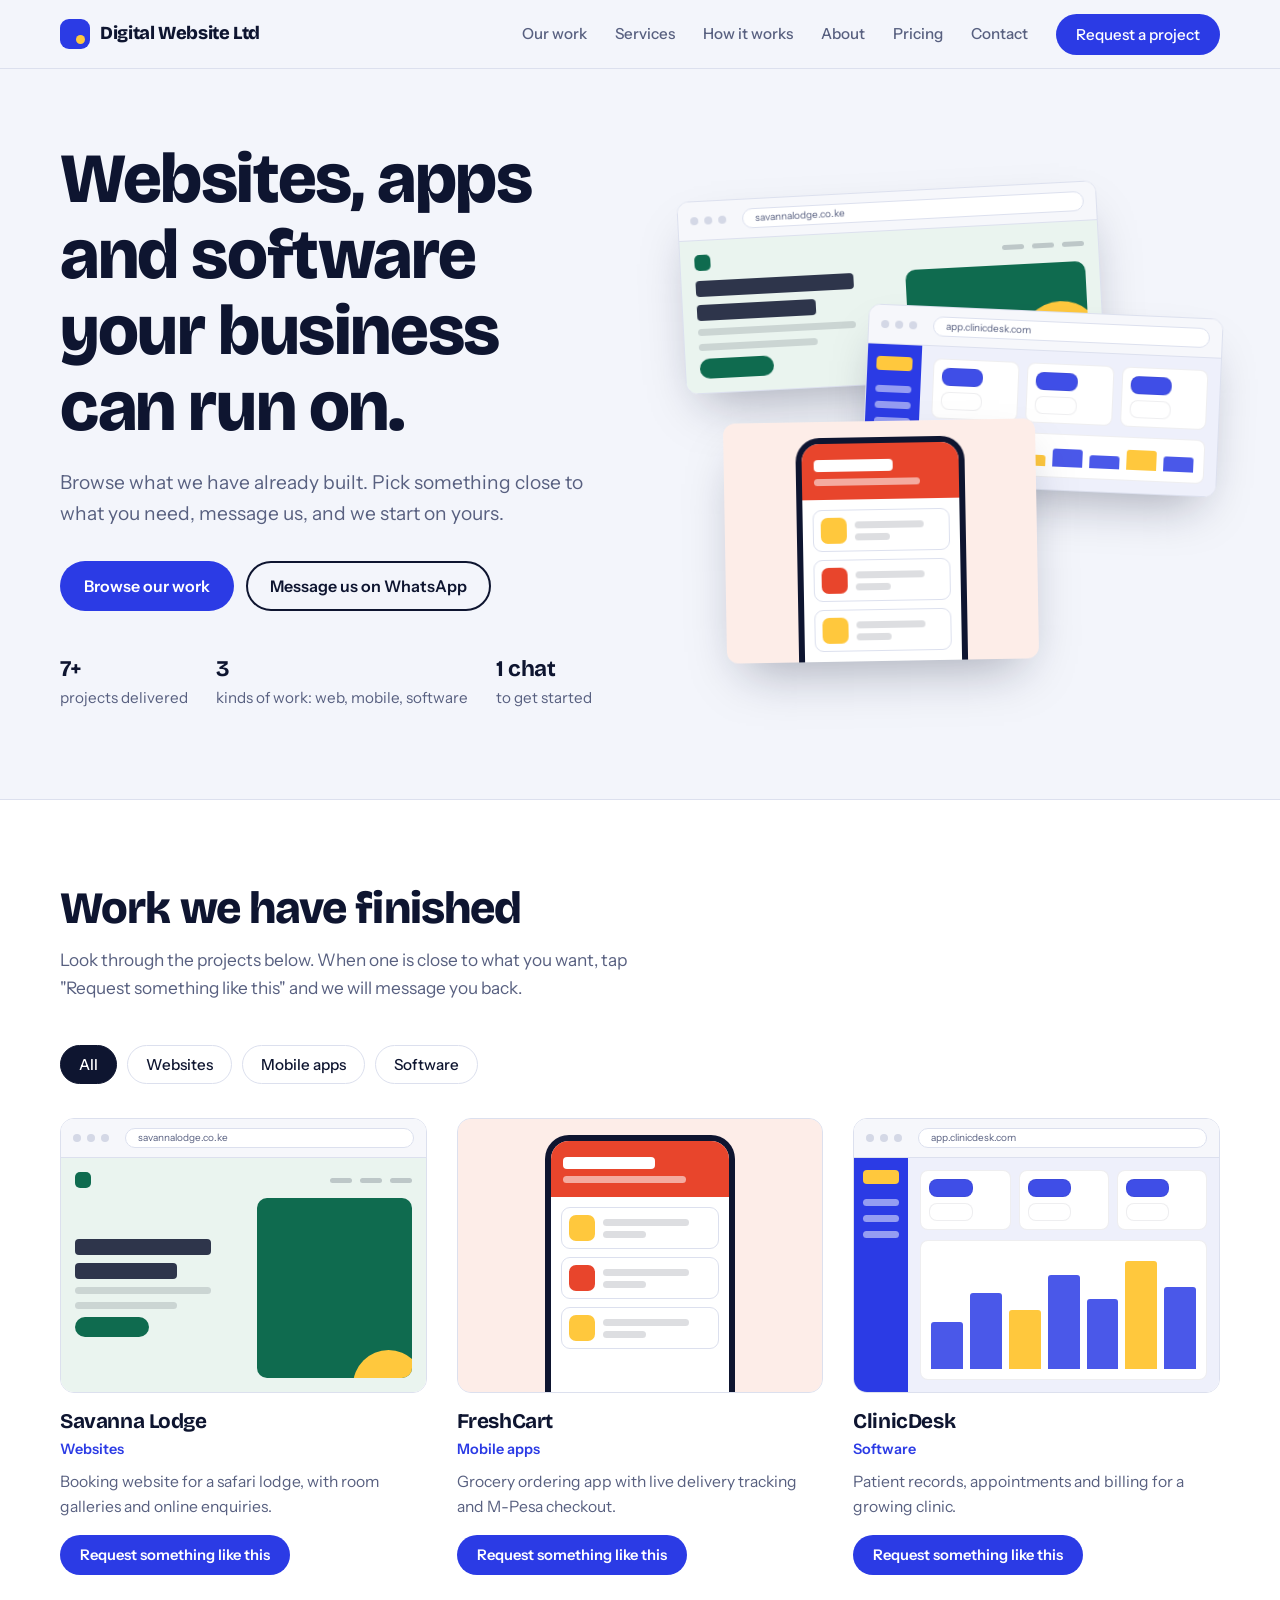
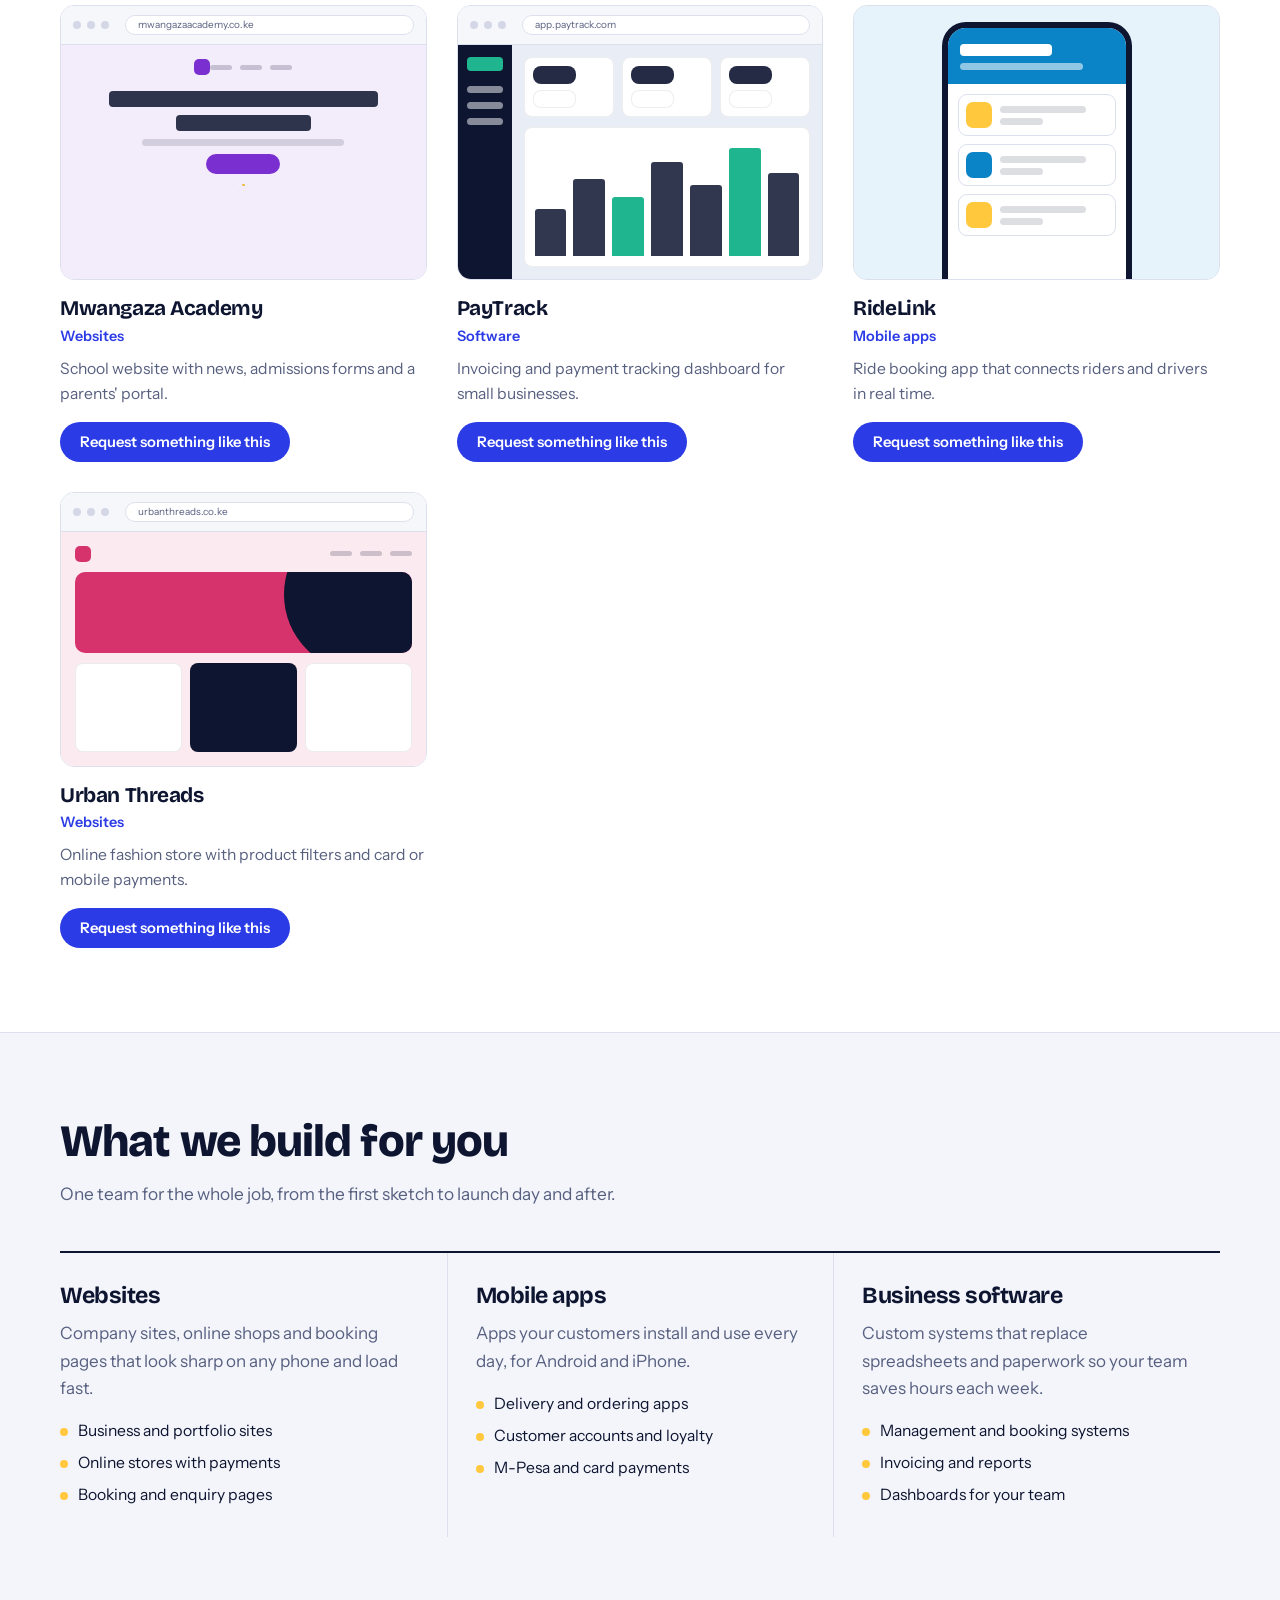
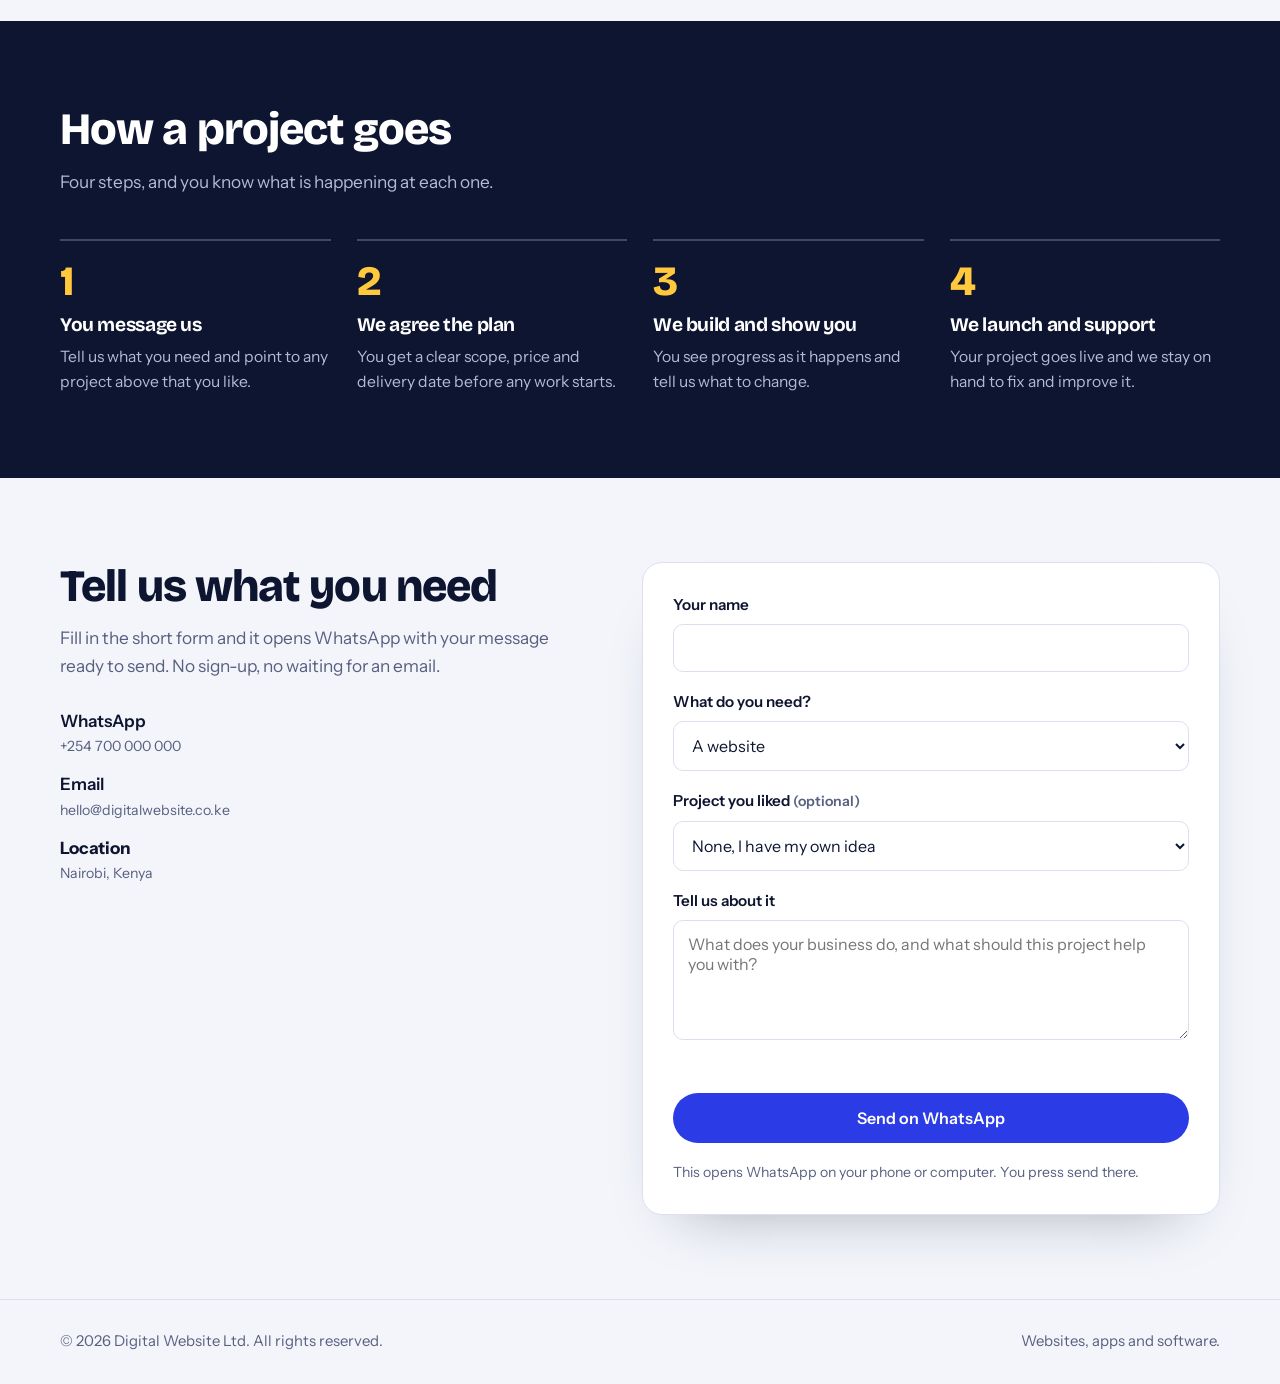
==== commit 78bc1b6e: "Update index.html" ====
--- a/index.html
+++ b/index.html
@@ -19,7 +19,9 @@
       <a href="#work">Our work</a>
       <a href="#services">Services</a>
       <a href="#process">How it works</a>
-  <a href="about.html">About</a>
+      <a href="about.html">About</a>
+      <a href="pricing.html">Pricing</a>
+      <a href="contact.html">Contact</a>
       <a class="btn btn-primary btn-sm" href="#request">Request a project</a>
     </nav>
   </div>
@@ -108,7 +110,7 @@
       <ul class="contact-list">
         <li><a id="c-wa" href="#">WhatsApp<small id="c-wa-t"></small></a></li>
         <li><a id="c-mail" href="#">Email<small id="c-mail-t"></small></a></li>
-        <li><span id="c-loc"></span><small>Location</small></li>
+        <li><strong>Location</strong><small id="c-loc"></small></li>
       </ul>
     </div>
     <form class="req" id="req-form" novalidate>
@@ -123,7 +125,7 @@
           <option>Something else</option>
         </select>
       </label>
-      <label>Project you liked <span class="hint">(optional)</span>
+      <label><span>Project you liked <span class="hint">(optional)</span></span>
         <select id="f-ref"><option value="">None, I have my own idea</option></select>
       </label>
       <label>Tell us about it
--- a/style.css
+++ b/style.css
@@ -187,4 +187,15 @@
   html{scroll-behavior:auto}
   .stack .mock{animation:none}
   *{transition:none!important}
+}
+/* ---- Phone fixes ---- */
+nav.links a.btn-primary,nav.links a.btn-primary:hover{color:#fff}
+.logo{line-height:1.15}
+@media (max-width:900px){
+  .top .wrap{height:62px}
+  .logo{font-size:1rem}
+  .logo-mark{width:26px;height:26px}
+  .top .btn-sm{padding:8px 14px;font-size:.85rem;white-space:nowrap}
+  .wa-float{padding:10px 16px;font-size:.9rem;right:14px;bottom:14px}
+  footer{padding-bottom:84px}
 }
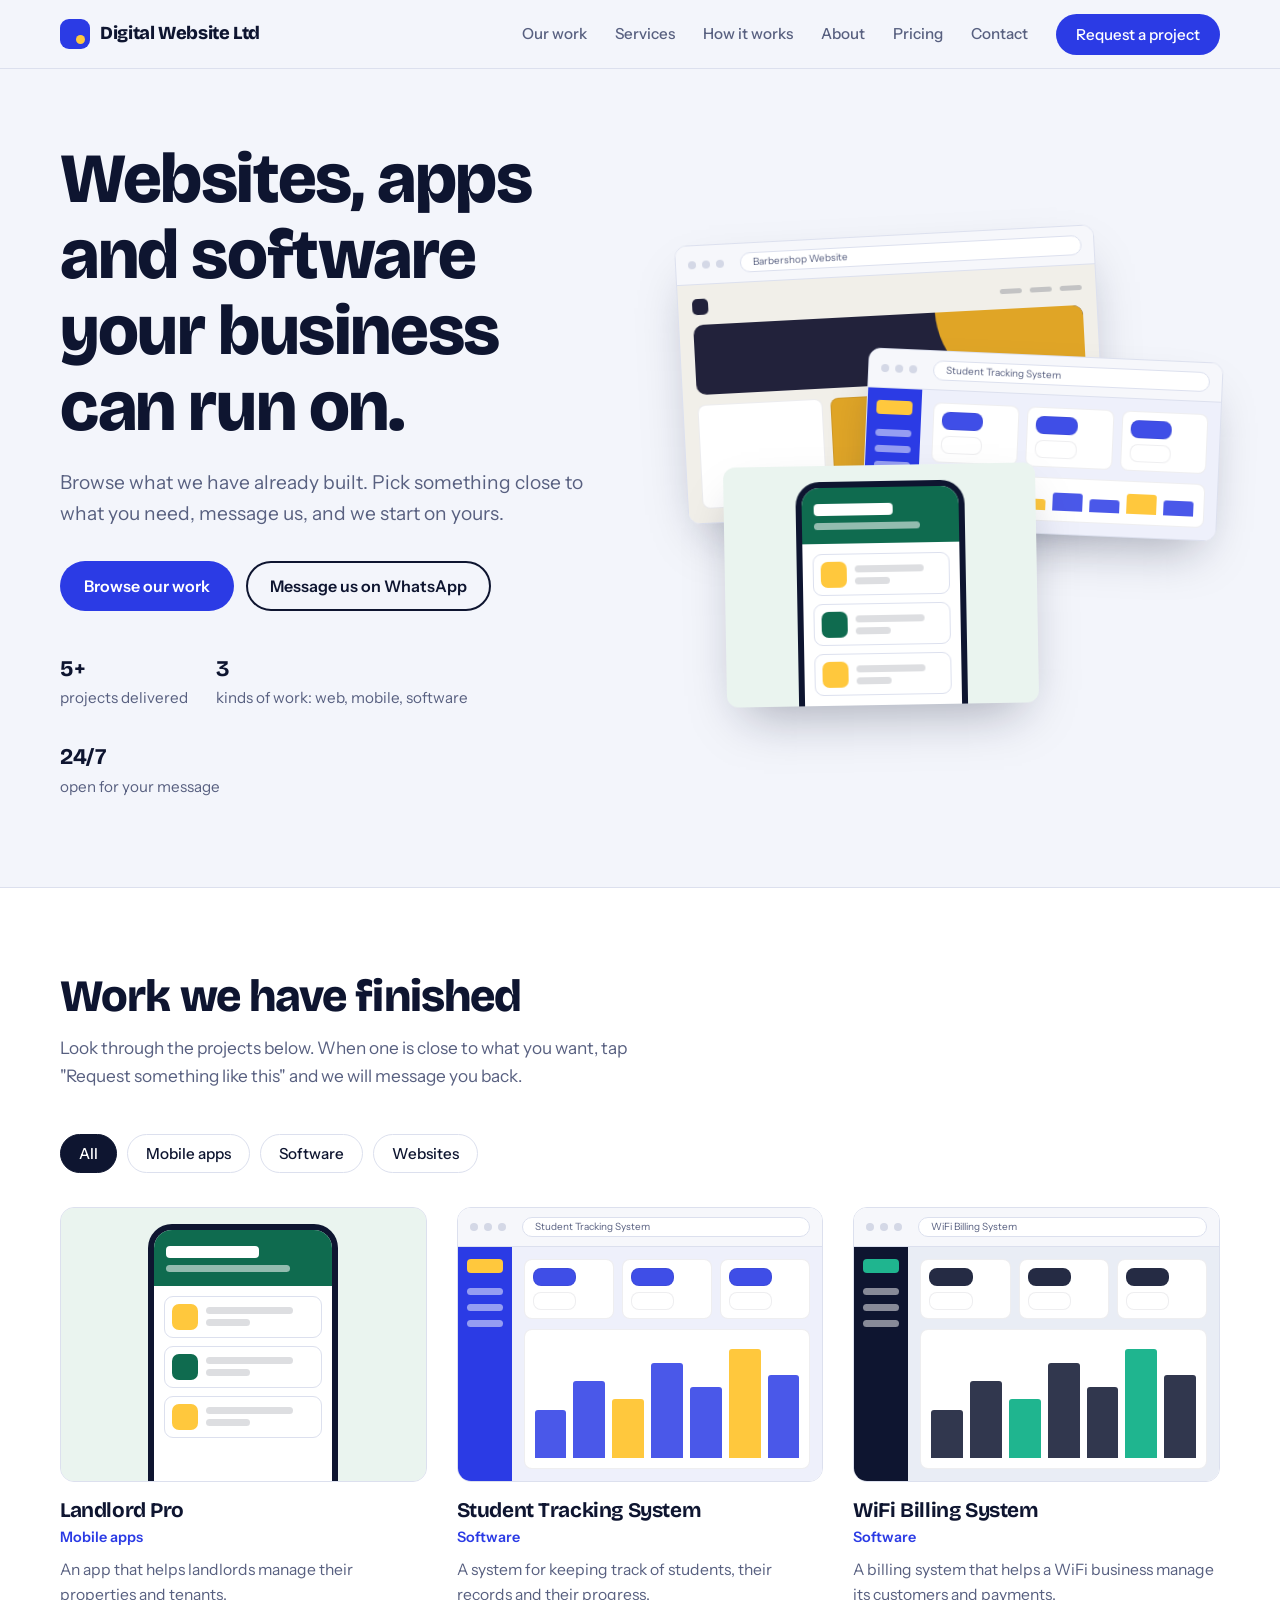
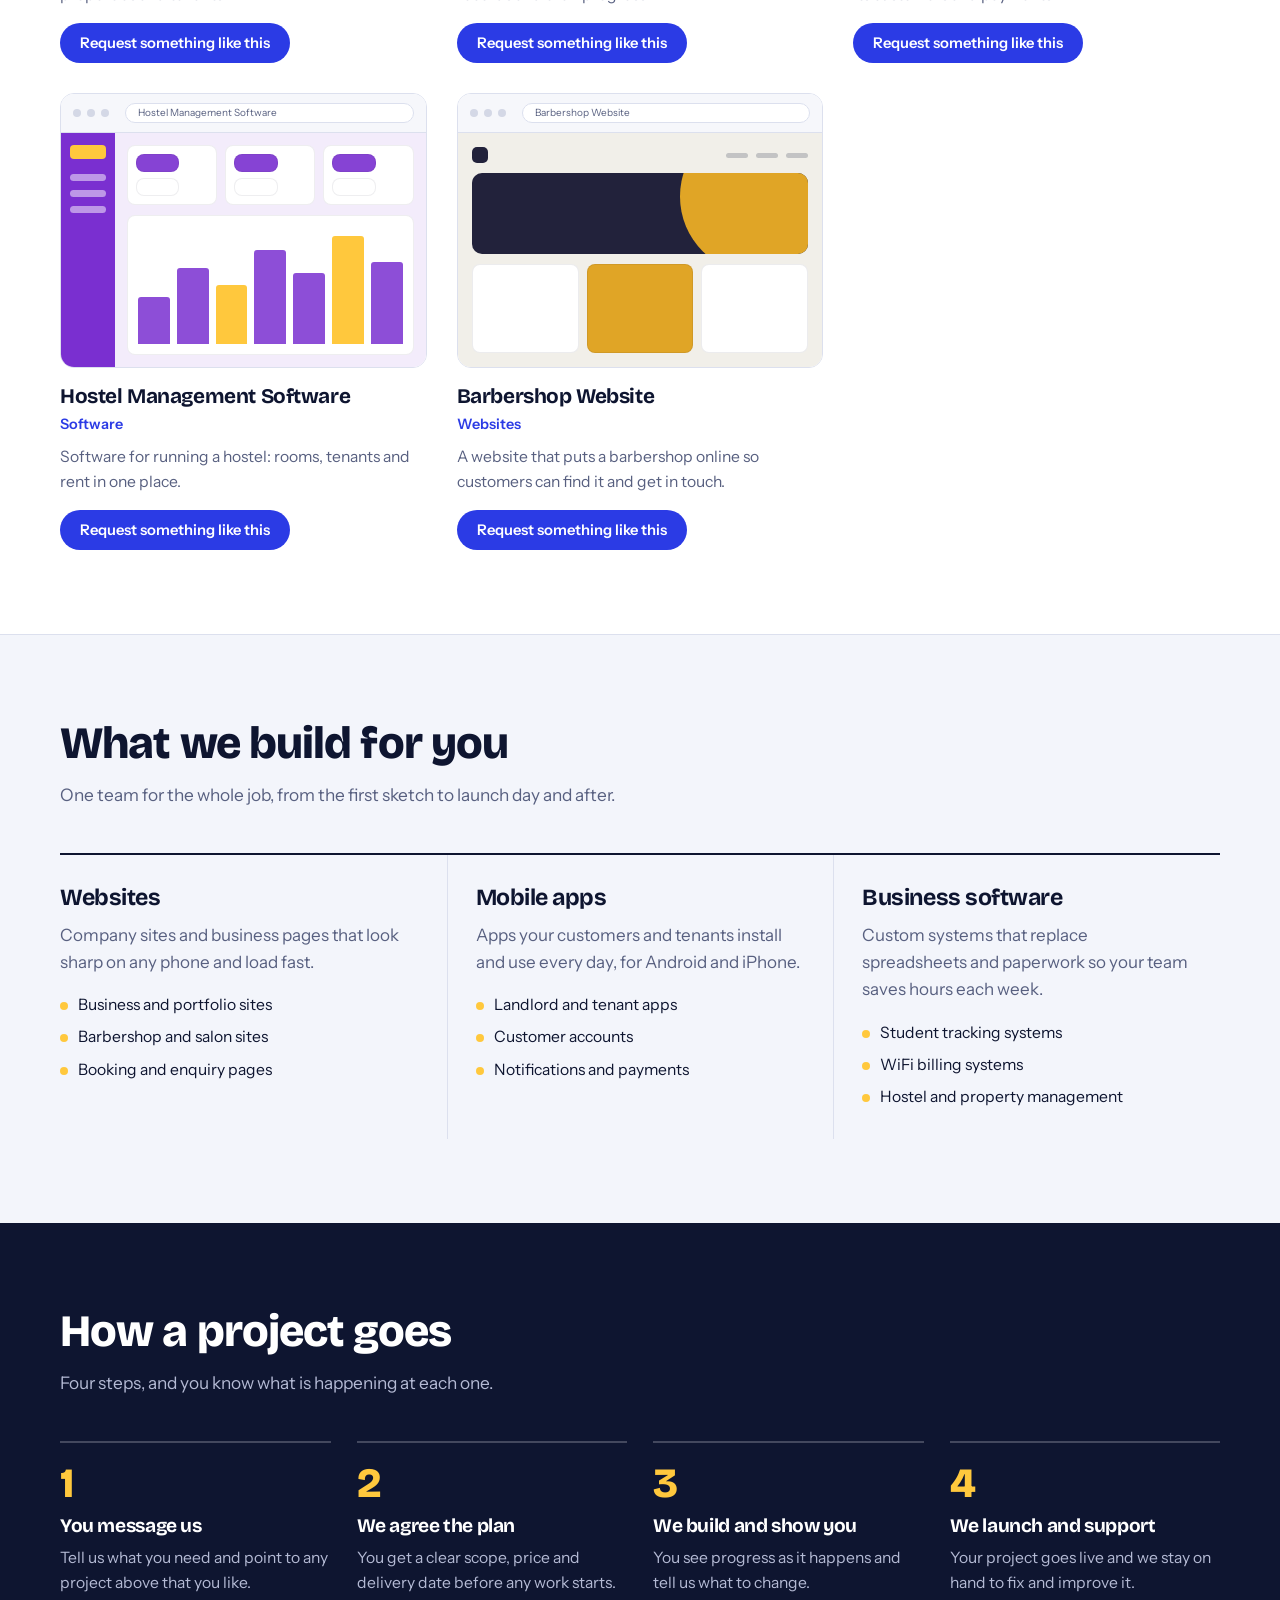
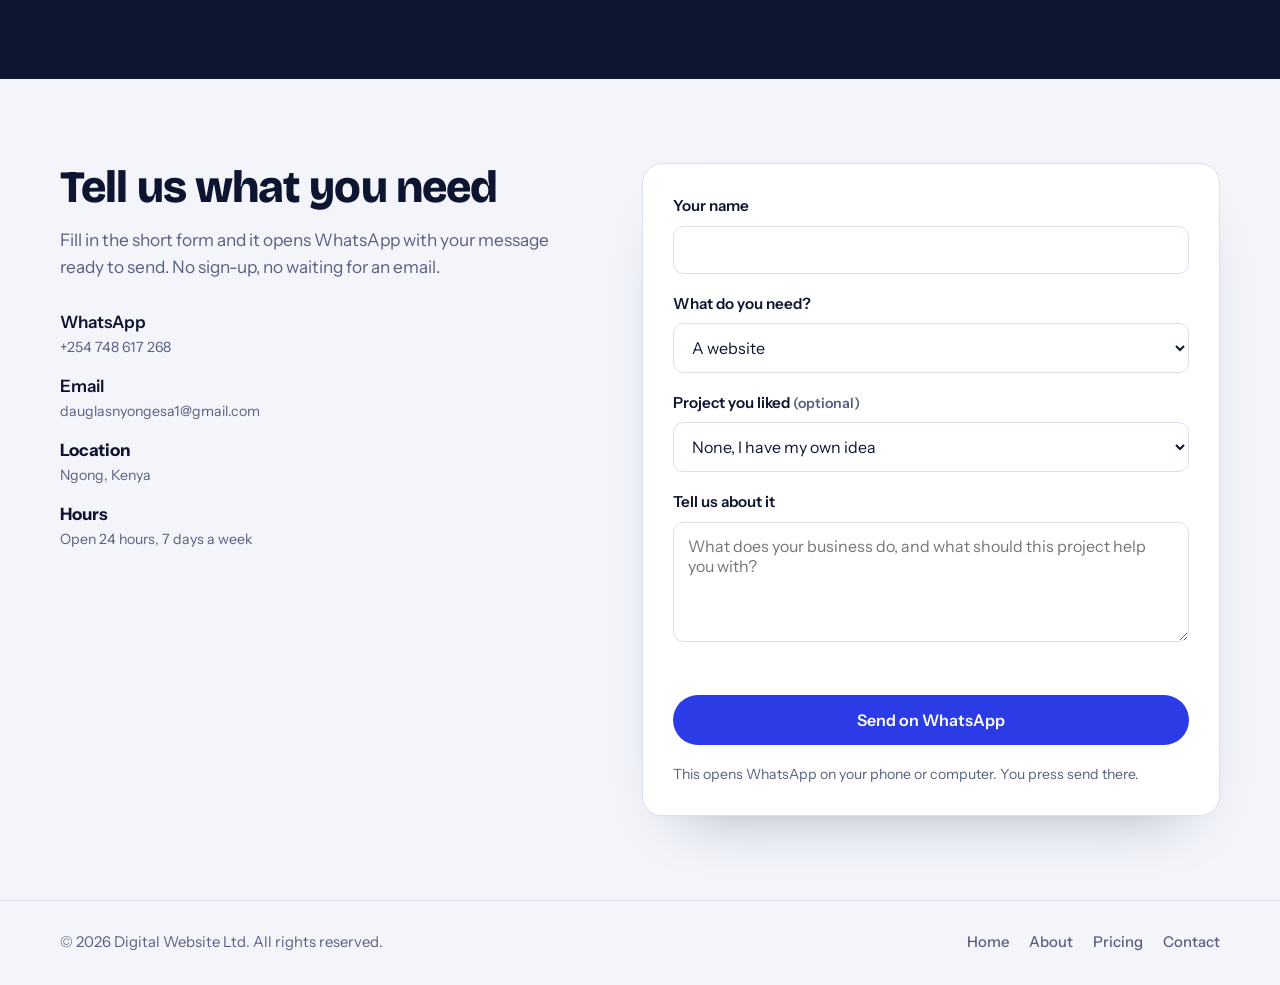
==== commit ed565220: "Update index.html" ====
--- a/index.html
+++ b/index.html
@@ -41,7 +41,7 @@
       <div class="facts">
         <div><strong id="count-projects">0</strong>projects delivered</div>
         <div><strong>3</strong>kinds of work: web, mobile, software</div>
-        <div><strong>1 chat</strong>to get started</div>
+        <div><strong>24/7</strong>open for your message</div>
       </div>
     </div>
     <div class="stack" id="hero-stack" aria-hidden="true"></div>
@@ -68,18 +68,18 @@
     <div class="services">
       <div class="service">
         <h3>Websites</h3>
-        <p>Company sites, online shops and booking pages that look sharp on any phone and load fast.</p>
-        <ul><li>Business and portfolio sites</li><li>Online stores with payments</li><li>Booking and enquiry pages</li></ul>
+        <p>Company sites and business pages that look sharp on any phone and load fast.</p>
+        <ul><li>Business and portfolio sites</li><li>Barbershop and salon sites</li><li>Booking and enquiry pages</li></ul>
       </div>
       <div class="service">
         <h3>Mobile apps</h3>
-        <p>Apps your customers install and use every day, for Android and iPhone.</p>
-        <ul><li>Delivery and ordering apps</li><li>Customer accounts and loyalty</li><li>M-Pesa and card payments</li></ul>
+        <p>Apps your customers and tenants install and use every day, for Android and iPhone.</p>
+        <ul><li>Landlord and tenant apps</li><li>Customer accounts</li><li>Notifications and payments</li></ul>
       </div>
       <div class="service">
         <h3>Business software</h3>
         <p>Custom systems that replace spreadsheets and paperwork so your team saves hours each week.</p>
-        <ul><li>Management and booking systems</li><li>Invoicing and reports</li><li>Dashboards for your team</li></ul>
+        <ul><li>Student tracking systems</li><li>WiFi billing systems</li><li>Hostel and property management</li></ul>
       </div>
     </div>
   </div>
@@ -111,6 +111,7 @@
         <li><a id="c-wa" href="#">WhatsApp<small id="c-wa-t"></small></a></li>
         <li><a id="c-mail" href="#">Email<small id="c-mail-t"></small></a></li>
         <li><strong>Location</strong><small id="c-loc"></small></li>
+        <li><strong>Hours</strong><small>Open 24 hours, 7 days a week</small></li>
       </ul>
     </div>
     <form class="req" id="req-form" novalidate>
@@ -143,7 +144,12 @@
 <footer>
   <div class="wrap">
     <span>&copy; <span id="yr"></span> Digital Website Ltd. All rights reserved.</span>
-    <span>Websites, apps and software.</span>
+    <nav class="foot-links" aria-label="Footer">
+      <a href="index.html">Home</a>
+      <a href="about.html">About</a>
+      <a href="pricing.html">Pricing</a>
+      <a href="contact.html">Contact</a>
+    </nav>
   </div>
 </footer>
 
@@ -155,40 +161,37 @@
    ===================================================== */
 const SITE = {
   name: "Digital Website Ltd",
-  whatsapp: "254700000000",          // your number with country code, digits only (no + or spaces)
-  whatsappDisplay: "+254 700 000 000",
-  email: "hello@digitalwebsite.co.ke",
-  location: "Nairobi, Kenya"
+  whatsapp: "254748617268",          // your number with country code, digits only (no + or spaces)
+  whatsappDisplay: "+254 748 617 268",
+  email: "dauglasnyongesa1@gmail.com",
+  location: "Ngong, Kenya"
 };
 
-/* Add one object per finished project.
+/* One object per finished project.
    category: "Websites", "Mobile apps" or "Software"
    type:     "web", "app" or "soft"   (decides the preview drawing)
-   image:    optional. Put a screenshot file in your repo (e.g. "images/shop.jpg") and it replaces the drawing.
+   image:    optional. Upload a screenshot to your repo and add  image:"file-name.jpg"  to replace the drawing.
    url:      optional. Link to the live project; shows a "View live" button.
-   colors:   [main, accent, background] for the drawn preview.
-   NOTE: the projects below are SAMPLES. Replace them with your real work before you go live. */
+   colors:   [main, accent, background] for the drawn preview. */
 const PROJECTS = [
-  { title:"Savanna Lodge", category:"Websites", type:"web", layout:"l1", colors:["#0F6B4F","#FFC83D","#EAF4EF"], url:"",
-    desc:"Booking website for a safari lodge, with room galleries and online enquiries." },
-  { title:"FreshCart", category:"Mobile apps", type:"app", colors:["#E8452C","#FFC83D","#FDEDE8"], url:"",
-    desc:"Grocery ordering app with live delivery tracking and M-Pesa checkout." },
-  { title:"ClinicDesk", category:"Software", type:"soft", colors:["#2B3BE5","#FFC83D","#EEF0FB"], url:"",
-    desc:"Patient records, appointments and billing for a growing clinic." },
-  { title:"Mwangaza Academy", category:"Websites", type:"web", layout:"l2", colors:["#7A2FD0","#FFC83D","#F3ECFB"], url:"",
-    desc:"School website with news, admissions forms and a parents' portal." },
-  { title:"PayTrack", category:"Software", type:"soft", colors:["#0E1530","#1FB58F","#E9EDF5"], url:"",
-    desc:"Invoicing and payment tracking dashboard for small businesses." },
-  { title:"RideLink", category:"Mobile apps", type:"app", colors:["#0A84C6","#FFC83D","#E6F3FA"], url:"",
-    desc:"Ride booking app that connects riders and drivers in real time." },
-  { title:"Urban Threads", category:"Websites", type:"web", layout:"l3", colors:["#D6336C","#0E1530","#FCEAF1"], url:"",
-    desc:"Online fashion store with product filters and card or mobile payments." }
+  { title:"Landlord Pro", category:"Mobile apps", type:"app", colors:["#0F6B4F","#FFC83D","#EAF4EF"], url:"",
+    desc:"An app that helps landlords manage their properties and tenants." },
+  { title:"Student Tracking System", category:"Software", type:"soft", colors:["#2B3BE5","#FFC83D","#EEF0FB"], url:"",
+    desc:"A system for keeping track of students, their records and their progress." },
+  { title:"WiFi Billing System", category:"Software", type:"soft", colors:["#0E1530","#1FB58F","#E9EDF5"], url:"",
+    desc:"A billing system that helps a WiFi business manage its customers and payments." },
+  { title:"Hostel Management Software", category:"Software", type:"soft", colors:["#7A2FD0","#FFC83D","#F3ECFB"], url:"",
+    desc:"Software for running a hostel: rooms, tenants and rent in one place." },
+  { title:"Barbershop Website", category:"Websites", type:"web", layout:"l3", colors:["#22223B","#E0A526","#F1EFE9"], url:"",
+    desc:"A website that puts a barbershop online so customers can find it and get in touch." }
 ];
 /* ===================================================== */
 
 const waLink = msg => `https://wa.me/${SITE.whatsapp}?text=${encodeURIComponent(msg)}`;
 
 /* ---------- preview drawings ---------- */
+const hostOf = p => p.url ? p.url.replace(/^https?:\/\//,"").replace(/\/$/,"") : p.title;
+
 function mockWeb(p, cls){
   const [a,b,c] = p.colors, l = p.layout || "l1";
   const nav = `<div class="nv"><span class="dot"></span><span class="ls"><span></span><span></span><span></span></span></div>`;
@@ -196,8 +199,7 @@
   if(l==="l1") inner = `${nav}<div class="split"><div class="txt"><div class="ln big w80"></div><div class="ln big w60"></div><div class="ln w80"></div><div class="ln w60"></div><div class="pill"></div></div><div class="blk"></div></div>`;
   if(l==="l2") inner = `${nav}<div class="txt"><div class="ln big w80"></div><div class="ln big w40"></div><div class="ln w60"></div><div class="pill"></div></div><div class="tiles"><div></div><div></div><div></div></div>`;
   if(l==="l3") inner = `${nav}<div class="blk banner"></div><div class="tiles"><div></div><div></div><div></div></div>`;
-  const host = p.title.toLowerCase().replace(/[^a-z0-9]/g,"") + ".co.ke";
-  return `<div class="mock web ${l} ${cls||""}" style="--a:${a};--b:${b};--c:${c}"><div class="bar"><i></i><i></i><i></i><span class="url">${host}</span></div><div class="screen">${inner}</div></div>`;
+  return `<div class="mock web ${l} ${cls||""}" style="--a:${a};--b:${b};--c:${c}"><div class="bar"><i></i><i></i><i></i><span class="url">${esc(hostOf(p))}</span></div><div class="screen">${inner}</div></div>`;
 }
 function mockApp(p, cls){
   const [a,b,c] = p.colors;
@@ -208,9 +210,12 @@
   const [a,b,c] = p.colors;
   const st = `<div><div class="ln"></div><div class="ln w60"></div></div>`;
   const bars = [40,65,50,80,60,92,70].map(h=>`<i style="height:${h}%"></i>`).join("");
-  return `<div class="mock soft ${cls||""}" style="--a:${a};--b:${b};--c:${c}"><div class="bar"><i></i><i></i><i></i><span class="url">app.${p.title.toLowerCase().replace(/[^a-z0-9]/g,"")}.com</span></div><div class="body"><div class="side"><span></span><span></span><span></span><span></span></div><div class="main"><div class="stats">${st}${st}${st}</div><div class="chart">${bars}</div></div></div></div>`;
+  return `<div class="mock soft ${cls||""}" style="--a:${a};--b:${b};--c:${c}"><div class="bar"><i></i><i></i><i></i><span class="url">${esc(hostOf(p))}</span></div><div class="body"><div class="side"><span></span><span></span><span></span><span></span></div><div class="main"><div class="stats">${st}${st}${st}</div><div class="chart">${bars}</div></div></div></div>`;
 }
 const drawMock = (p,cls) => p.type==="app" ? mockApp(p,cls) : p.type==="soft" ? mockSoft(p,cls) : mockWeb(p,cls);
+
+/* ---------- helpers ---------- */
+const esc = s => String(s).replace(/[&<>"]/g, ch => ({"&":"&amp;","<":"&lt;",">":"&gt;",'"':"&quot;"}[ch]));
 
 /* ---------- hero stack ---------- */
 (function(){
@@ -221,7 +226,6 @@
 })();
 
 /* ---------- gallery ---------- */
-const esc = s => String(s).replace(/[&<>"]/g, ch => ({"&":"&amp;","<":"&lt;",">":"&gt;",'"':"&quot;"}[ch]));
 const grid = document.getElementById("grid");
 grid.innerHTML = PROJECTS.map((p,i)=>`
   <article class="card" data-cat="${esc(p.category)}">
--- a/style.css
+++ b/style.css
@@ -188,9 +188,13 @@
   .stack .mock{animation:none}
   *{transition:none!important}
 }
+
 /* ---- Phone fixes ---- */
 nav.links a.btn-primary,nav.links a.btn-primary:hover{color:#fff}
 .logo{line-height:1.15}
+.foot-links{display:flex;gap:20px;flex-wrap:wrap}
+.foot-links a{text-decoration:none;font-weight:500}
+.foot-links a:hover{color:var(--ink)}
 @media (max-width:900px){
   .top .wrap{height:62px}
   .logo{font-size:1rem}
